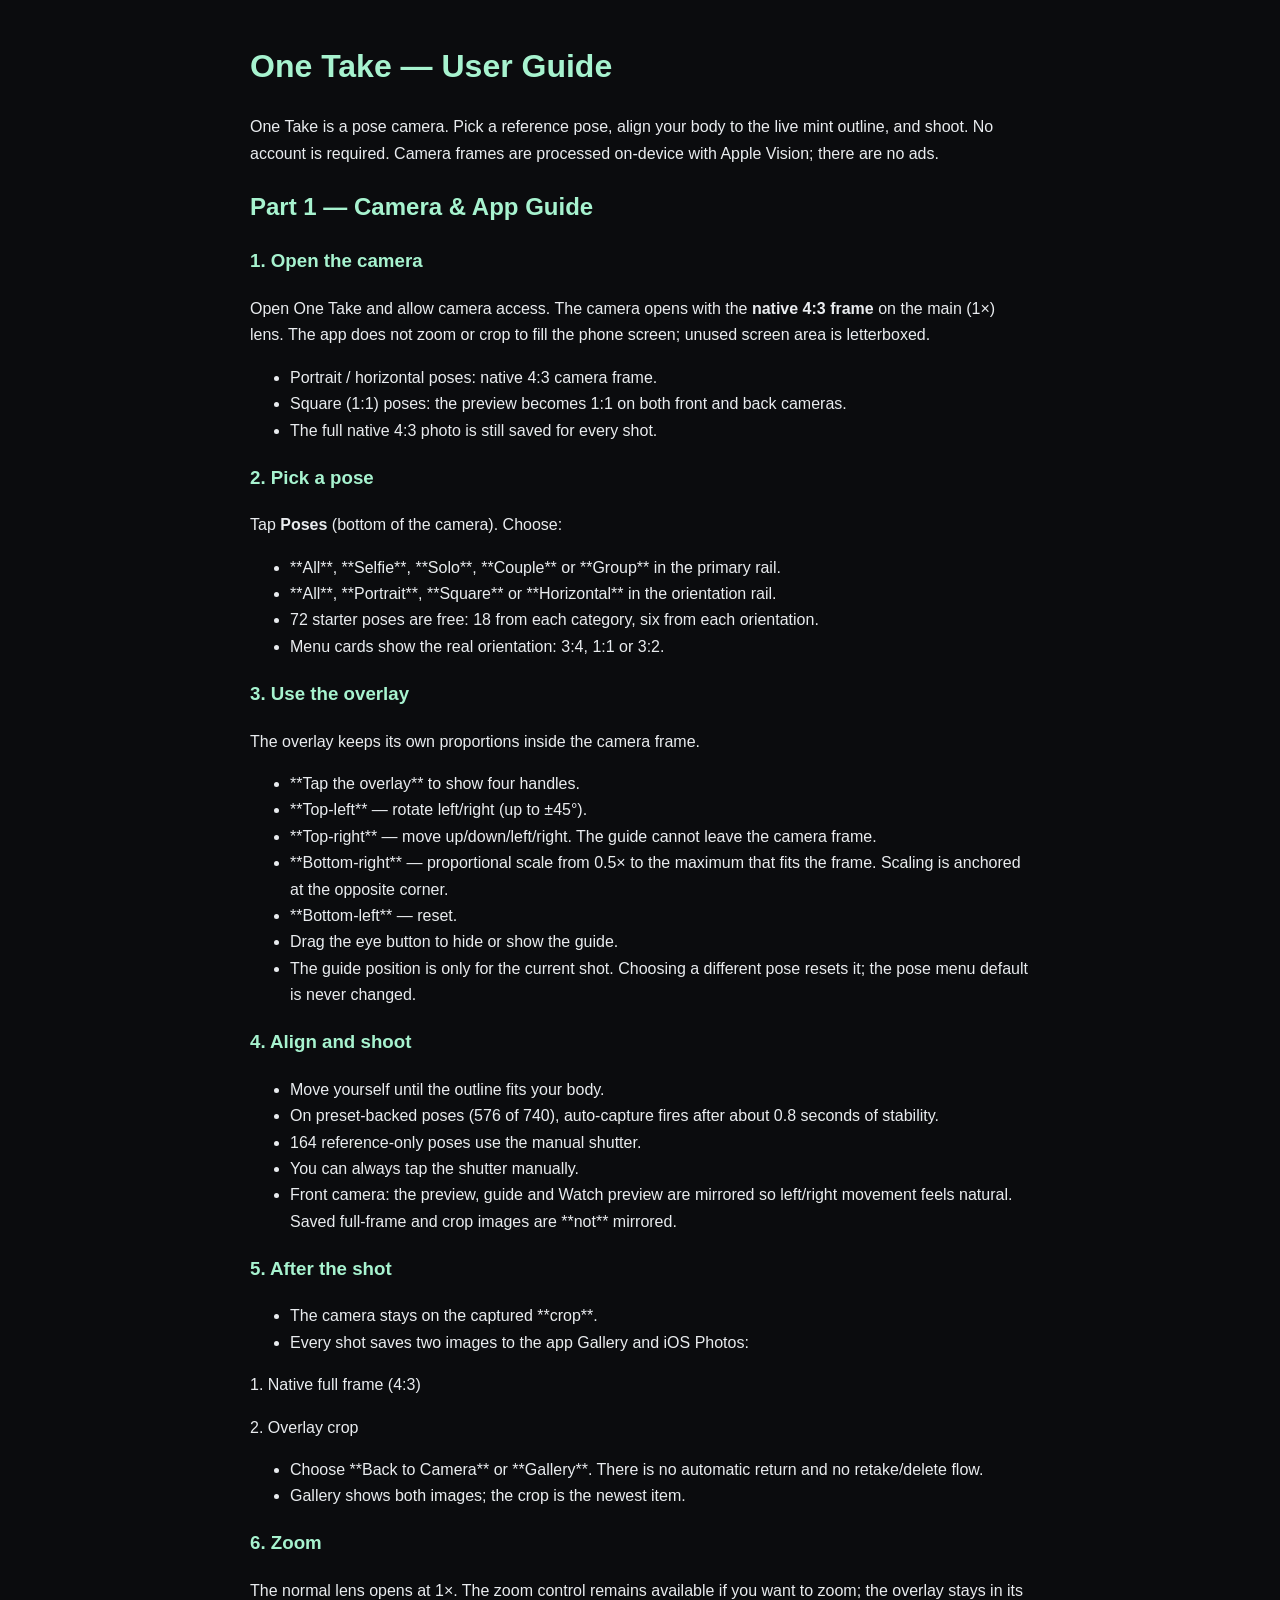
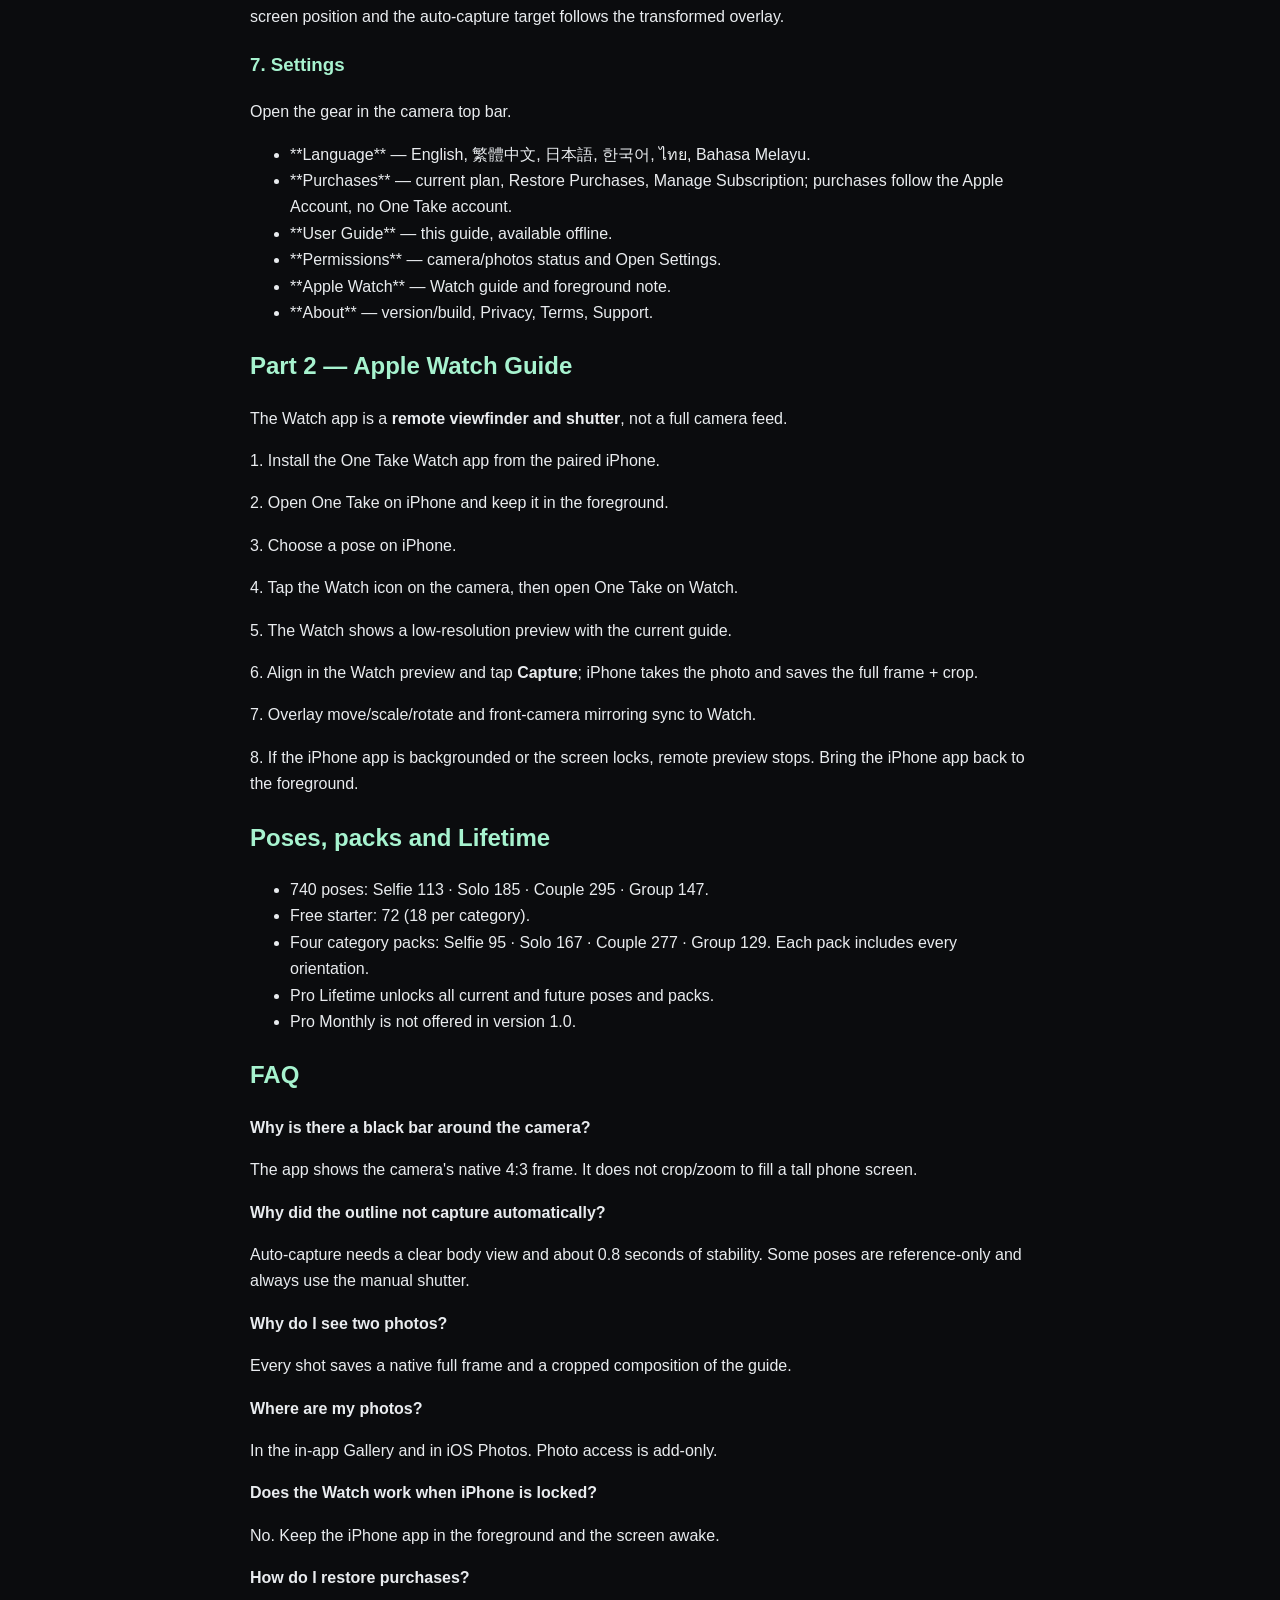
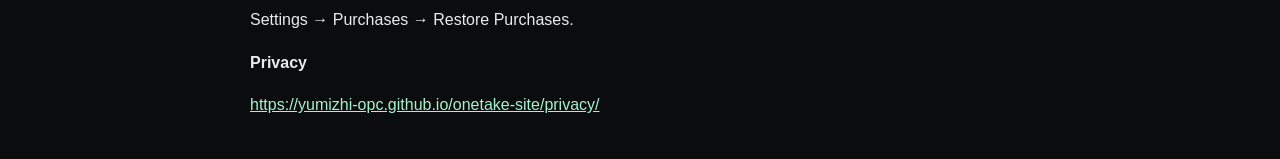
==== guide/index.html @ 16ab0485 "Add Build 31 user guide and update support copy" ====
<!doctype html><html lang="en"><head><meta charset="utf-8"><meta name="viewport" content="width=device-width,initial-scale=1"><title>One Take — User Guide</title><style>body{font-family:-apple-system,BlinkMacSystemFont,"Segoe UI",sans-serif;max-width:780px;margin:40px auto;padding:0 22px;background:#0b0c0e;color:#e9ecef;line-height:1.65}h1,h2,h3{color:#a7f3cf}a{color:#a7f3cf}code{background:#1b1e22;padding:2px 5px;border-radius:4px}</style></head><body><h1>One Take — User Guide</h1>
<p>One Take is a pose camera. Pick a reference pose, align your body to the live mint outline, and shoot. No account is required. Camera frames are processed on-device with Apple Vision; there are no ads.</p>
<h2>Part 1 — Camera &amp; App Guide</h2>
<h3>1. Open the camera</h3>
<p>Open One Take and allow camera access. The camera opens with the <strong>native 4:3 frame</strong> on the main (1×) lens. The app does not zoom or crop to fill the phone screen; unused screen area is letterboxed.</p>
<ul>
<li>Portrait / horizontal poses: native 4:3 camera frame.</li>
<li>Square (1:1) poses: the preview becomes 1:1 on both front and back cameras.</li>
<li>The full native 4:3 photo is still saved for every shot.</li>
</ul>
<h3>2. Pick a pose</h3>
<p>Tap <strong>Poses</strong> (bottom of the camera). Choose:</p>
<ul>
<li>**All**, **Selfie**, **Solo**, **Couple** or **Group** in the primary rail.</li>
<li>**All**, **Portrait**, **Square** or **Horizontal** in the orientation rail.</li>
<li>72 starter poses are free: 18 from each category, six from each orientation.</li>
<li>Menu cards show the real orientation: 3:4, 1:1 or 3:2.</li>
</ul>
<h3>3. Use the overlay</h3>
<p>The overlay keeps its own proportions inside the camera frame.</p>
<ul>
<li>**Tap the overlay** to show four handles.</li>
<li>**Top-left** — rotate left/right (up to ±45°).</li>
<li>**Top-right** — move up/down/left/right. The guide cannot leave the camera frame.</li>
<li>**Bottom-right** — proportional scale from 0.5× to the maximum that fits the frame. Scaling is anchored at the opposite corner.</li>
<li>**Bottom-left** — reset.</li>
<li>Drag the eye button to hide or show the guide.</li>
<li>The guide position is only for the current shot. Choosing a different pose resets it; the pose menu default is never changed.</li>
</ul>
<h3>4. Align and shoot</h3>
<ul>
<li>Move yourself until the outline fits your body.</li>
<li>On preset-backed poses (576 of 740), auto-capture fires after about 0.8 seconds of stability.</li>
<li>164 reference-only poses use the manual shutter.</li>
<li>You can always tap the shutter manually.</li>
<li>Front camera: the preview, guide and Watch preview are mirrored so left/right movement feels natural. Saved full-frame and crop images are **not** mirrored.</li>
</ul>
<h3>5. After the shot</h3>
<ul>
<li>The camera stays on the captured **crop**.</li>
<li>Every shot saves two images to the app Gallery and iOS Photos:</li>
</ul>
<p>  1. Native full frame (4:3)</p>
<p>  2. Overlay crop</p>
<ul>
<li>Choose **Back to Camera** or **Gallery**. There is no automatic return and no retake/delete flow.</li>
<li>Gallery shows both images; the crop is the newest item.</li>
</ul>
<h3>6. Zoom</h3>
<p>The normal lens opens at 1×. The zoom control remains available if you want to zoom; the overlay stays in its screen position and the auto-capture target follows the transformed overlay.</p>
<h3>7. Settings</h3>
<p>Open the gear in the camera top bar.</p>
<ul>
<li>**Language** — English, 繁體中文, 日本語, 한국어, ไทย, Bahasa Melayu.</li>
<li>**Purchases** — current plan, Restore Purchases, Manage Subscription; purchases follow the Apple Account, no One Take account.</li>
<li>**User Guide** — this guide, available offline.</li>
<li>**Permissions** — camera/photos status and Open Settings.</li>
<li>**Apple Watch** — Watch guide and foreground note.</li>
<li>**About** — version/build, Privacy, Terms, Support.</li>
</ul>
<h2>Part 2 — Apple Watch Guide</h2>
<p>The Watch app is a <strong>remote viewfinder and shutter</strong>, not a full camera feed.</p>
<p>1. Install the One Take Watch app from the paired iPhone.</p>
<p>2. Open One Take on iPhone and keep it in the foreground.</p>
<p>3. Choose a pose on iPhone.</p>
<p>4. Tap the Watch icon on the camera, then open One Take on Watch.</p>
<p>5. The Watch shows a low-resolution preview with the current guide.</p>
<p>6. Align in the Watch preview and tap <strong>Capture</strong>; iPhone takes the photo and saves the full frame + crop.</p>
<p>7. Overlay move/scale/rotate and front-camera mirroring sync to Watch.</p>
<p>8. If the iPhone app is backgrounded or the screen locks, remote preview stops. Bring the iPhone app back to the foreground.</p>
<h2>Poses, packs and Lifetime</h2>
<ul>
<li>740 poses: Selfie 113 · Solo 185 · Couple 295 · Group 147.</li>
<li>Free starter: 72 (18 per category).</li>
<li>Four category packs: Selfie 95 · Solo 167 · Couple 277 · Group 129. Each pack includes every orientation.</li>
<li>Pro Lifetime unlocks all current and future poses and packs.</li>
<li>Pro Monthly is not offered in version 1.0.</li>
</ul>
<h2>FAQ</h2>
<p><strong>Why is there a black bar around the camera?</strong>  </p>
<p>The app shows the camera&#x27;s native 4:3 frame. It does not crop/zoom to fill a tall phone screen.</p>
<p><strong>Why did the outline not capture automatically?</strong>  </p>
<p>Auto-capture needs a clear body view and about 0.8 seconds of stability. Some poses are reference-only and always use the manual shutter.</p>
<p><strong>Why do I see two photos?</strong>  </p>
<p>Every shot saves a native full frame and a cropped composition of the guide.</p>
<p><strong>Where are my photos?</strong>  </p>
<p>In the in-app Gallery and in iOS Photos. Photo access is add-only.</p>
<p><strong>Does the Watch work when iPhone is locked?</strong>  </p>
<p>No. Keep the iPhone app in the foreground and the screen awake.</p>
<p><strong>How do I restore purchases?</strong>  </p>
<p>Settings → Purchases → Restore Purchases.</p>
<p><strong>Privacy</strong>  </p>
<p><a href="https://yumizhi-opc.github.io/onetake-site/privacy/">https://yumizhi-opc.github.io/onetake-site/privacy/</a></p></body></html>
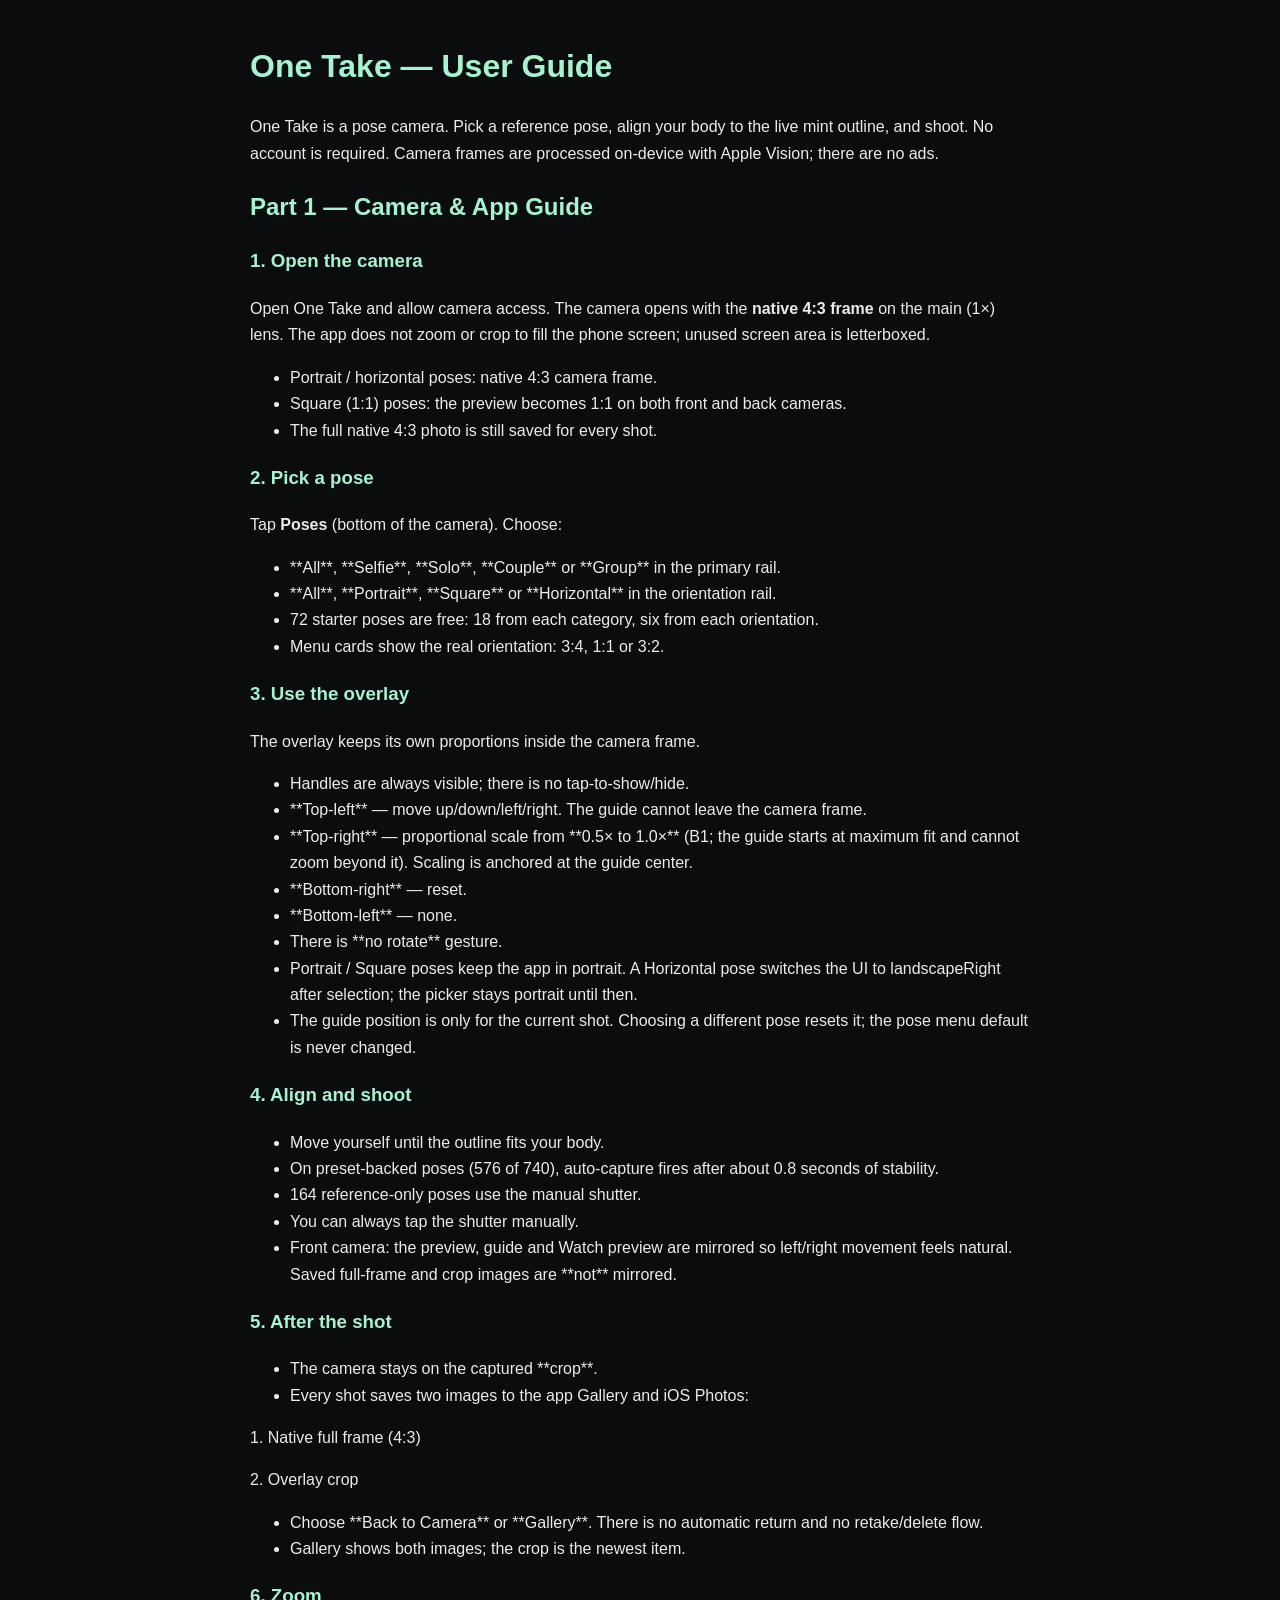
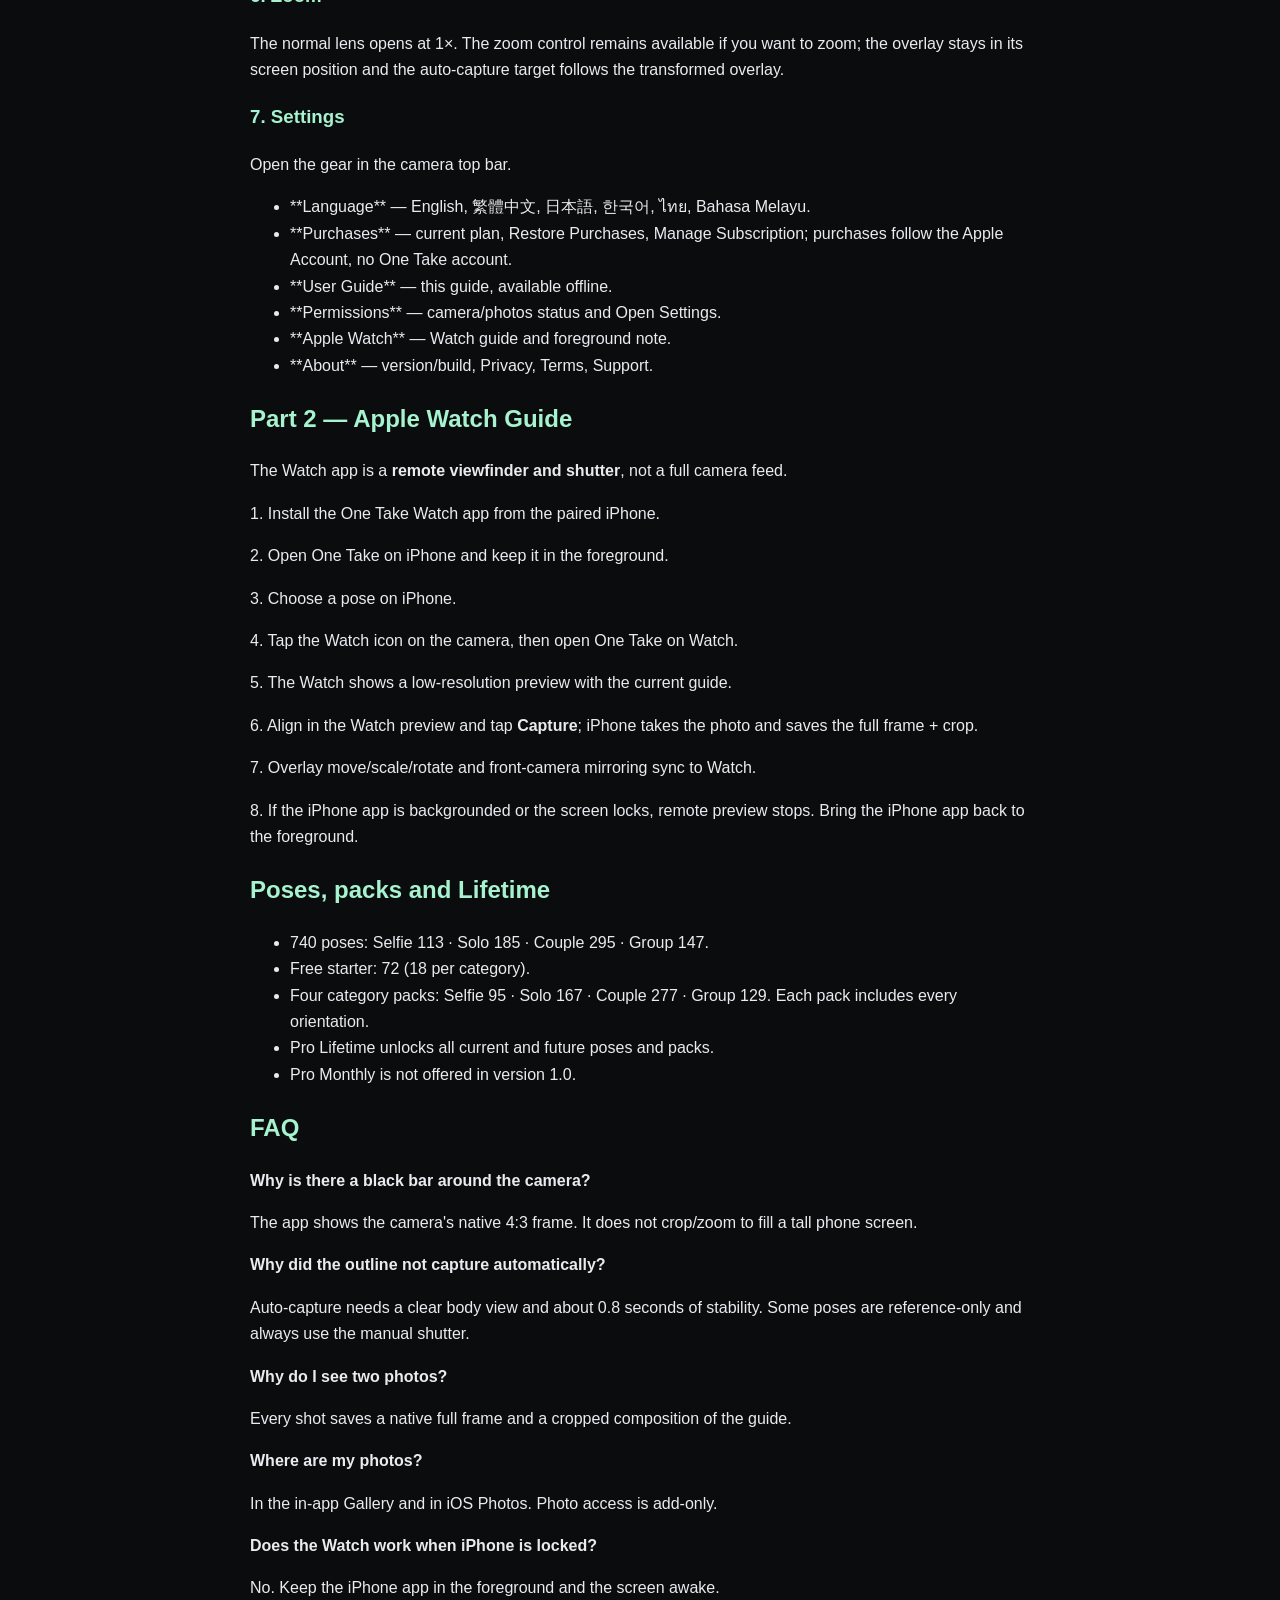
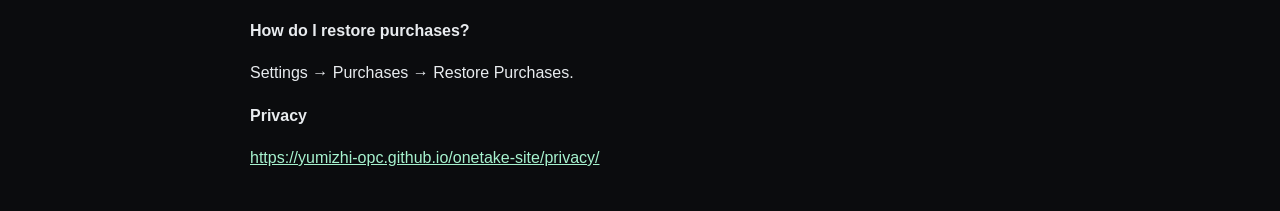
==== commit 3353e875: "Update guide for Build33 overlay/orientation" ====
--- a/guide/index.html
+++ b/guide/index.html
@@ -1,4 +1,4 @@
-<!doctype html><html lang="en"><head><meta charset="utf-8"><meta name="viewport" content="width=device-width,initial-scale=1"><title>One Take — User Guide</title><style>body{font-family:-apple-system,BlinkMacSystemFont,"Segoe UI",sans-serif;max-width:780px;margin:40px auto;padding:0 22px;background:#0b0c0e;color:#e9ecef;line-height:1.65}h1,h2,h3{color:#a7f3cf}a{color:#a7f3cf}code{background:#1b1e22;padding:2px 5px;border-radius:4px}</style></head><body><h1>One Take — User Guide</h1>
+<!doctype html><html lang="en"><head><meta charset="utf-8"><meta name="viewport" content="width=device-width,initial-scale=1"><title>One Take — User Guide</title><style>body{font-family:-apple-system,BlinkMacSystemFont,"Segoe UI",sans-serif;max-width:780px;margin:40px auto;padding:0 22px;background:#0b0c0e;color:#e9ecef;line-height:1.65}h1,h2,h3{color:#a7f3cf}a{color:#a7f3cf}</style></head><body><h1>One Take — User Guide</h1>
 <p>One Take is a pose camera. Pick a reference pose, align your body to the live mint outline, and shoot. No account is required. Camera frames are processed on-device with Apple Vision; there are no ads.</p>
 <h2>Part 1 — Camera &amp; App Guide</h2>
 <h3>1. Open the camera</h3>
@@ -19,12 +19,13 @@
 <h3>3. Use the overlay</h3>
 <p>The overlay keeps its own proportions inside the camera frame.</p>
 <ul>
-<li>**Tap the overlay** to show four handles.</li>
-<li>**Top-left** — rotate left/right (up to ±45°).</li>
-<li>**Top-right** — move up/down/left/right. The guide cannot leave the camera frame.</li>
-<li>**Bottom-right** — proportional scale from 0.5× to the maximum that fits the frame. Scaling is anchored at the opposite corner.</li>
-<li>**Bottom-left** — reset.</li>
-<li>Drag the eye button to hide or show the guide.</li>
+<li>Handles are always visible; there is no tap-to-show/hide.</li>
+<li>**Top-left** — move up/down/left/right. The guide cannot leave the camera frame.</li>
+<li>**Top-right** — proportional scale from **0.5× to 1.0×** (B1; the guide starts at maximum fit and cannot zoom beyond it). Scaling is anchored at the guide center.</li>
+<li>**Bottom-right** — reset.</li>
+<li>**Bottom-left** — none.</li>
+<li>There is **no rotate** gesture.</li>
+<li>Portrait / Square poses keep the app in portrait. A Horizontal pose switches the UI to landscapeRight after selection; the picker stays portrait until then.</li>
 <li>The guide position is only for the current shot. Choosing a different pose resets it; the pose menu default is never changed.</li>
 </ul>
 <h3>4. Align and shoot</h3>
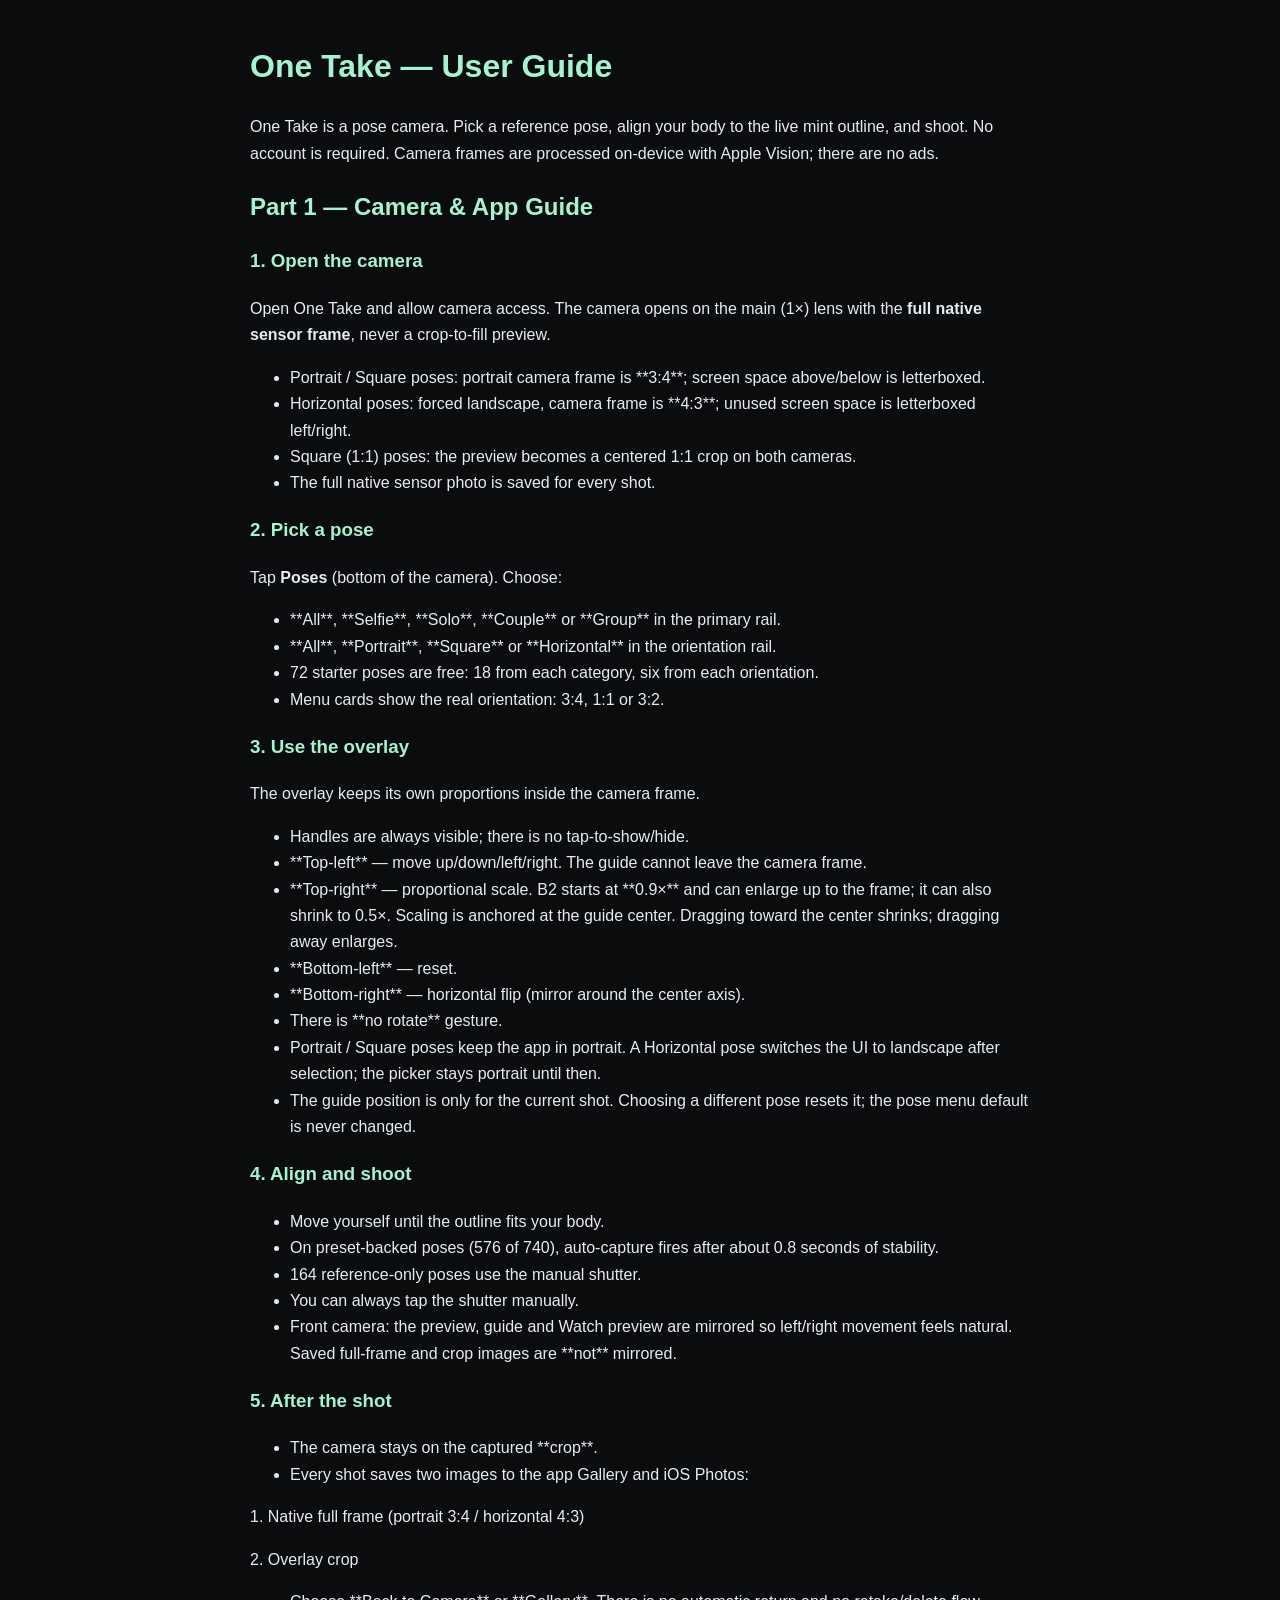
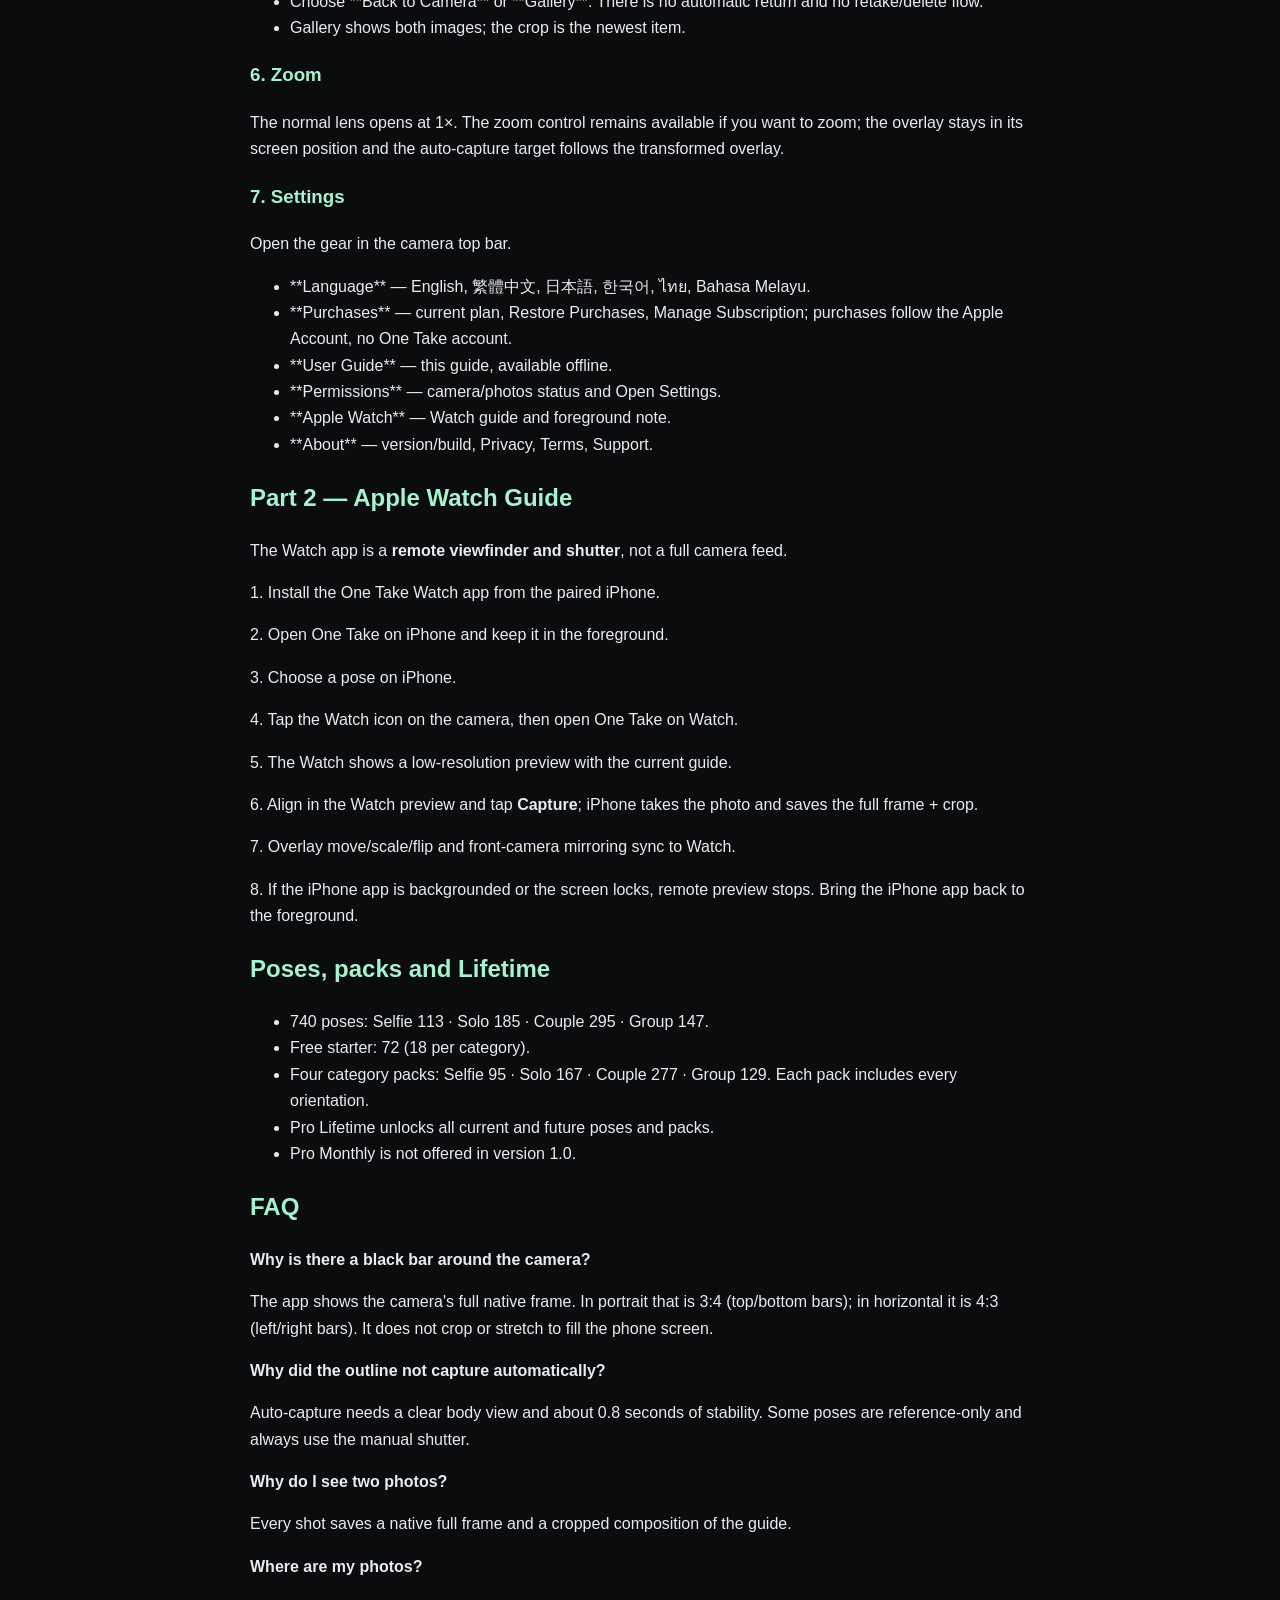
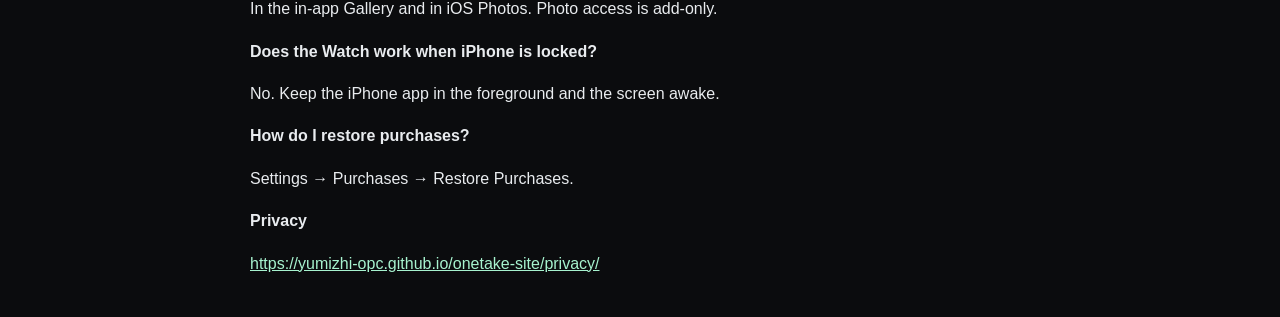
==== commit e31c05fc: "Update user guide for 3:4 camera and B2/flip" ====
--- a/guide/index.html
+++ b/guide/index.html
@@ -2,11 +2,12 @@
 <p>One Take is a pose camera. Pick a reference pose, align your body to the live mint outline, and shoot. No account is required. Camera frames are processed on-device with Apple Vision; there are no ads.</p>
 <h2>Part 1 — Camera &amp; App Guide</h2>
 <h3>1. Open the camera</h3>
-<p>Open One Take and allow camera access. The camera opens with the <strong>native 4:3 frame</strong> on the main (1×) lens. The app does not zoom or crop to fill the phone screen; unused screen area is letterboxed.</p>
+<p>Open One Take and allow camera access. The camera opens on the main (1×) lens with the <strong>full native sensor frame</strong>, never a crop-to-fill preview.</p>
 <ul>
-<li>Portrait / horizontal poses: native 4:3 camera frame.</li>
-<li>Square (1:1) poses: the preview becomes 1:1 on both front and back cameras.</li>
-<li>The full native 4:3 photo is still saved for every shot.</li>
+<li>Portrait / Square poses: portrait camera frame is **3:4**; screen space above/below is letterboxed.</li>
+<li>Horizontal poses: forced landscape, camera frame is **4:3**; unused screen space is letterboxed left/right.</li>
+<li>Square (1:1) poses: the preview becomes a centered 1:1 crop on both cameras.</li>
+<li>The full native sensor photo is saved for every shot.</li>
 </ul>
 <h3>2. Pick a pose</h3>
 <p>Tap <strong>Poses</strong> (bottom of the camera). Choose:</p>
@@ -21,11 +22,11 @@
 <ul>
 <li>Handles are always visible; there is no tap-to-show/hide.</li>
 <li>**Top-left** — move up/down/left/right. The guide cannot leave the camera frame.</li>
-<li>**Top-right** — proportional scale from **0.5× to 1.0×** (B1; the guide starts at maximum fit and cannot zoom beyond it). Scaling is anchored at the guide center.</li>
-<li>**Bottom-right** — reset.</li>
-<li>**Bottom-left** — none.</li>
+<li>**Top-right** — proportional scale. B2 starts at **0.9×** and can enlarge up to the frame; it can also shrink to 0.5×. Scaling is anchored at the guide center. Dragging toward the center shrinks; dragging away enlarges.</li>
+<li>**Bottom-left** — reset.</li>
+<li>**Bottom-right** — horizontal flip (mirror around the center axis).</li>
 <li>There is **no rotate** gesture.</li>
-<li>Portrait / Square poses keep the app in portrait. A Horizontal pose switches the UI to landscapeRight after selection; the picker stays portrait until then.</li>
+<li>Portrait / Square poses keep the app in portrait. A Horizontal pose switches the UI to landscape after selection; the picker stays portrait until then.</li>
 <li>The guide position is only for the current shot. Choosing a different pose resets it; the pose menu default is never changed.</li>
 </ul>
 <h3>4. Align and shoot</h3>
@@ -41,7 +42,7 @@
 <li>The camera stays on the captured **crop**.</li>
 <li>Every shot saves two images to the app Gallery and iOS Photos:</li>
 </ul>
-<p>  1. Native full frame (4:3)</p>
+<p>  1. Native full frame (portrait 3:4 / horizontal 4:3)</p>
 <p>  2. Overlay crop</p>
 <ul>
 <li>Choose **Back to Camera** or **Gallery**. There is no automatic return and no retake/delete flow.</li>
@@ -67,7 +68,7 @@
 <p>4. Tap the Watch icon on the camera, then open One Take on Watch.</p>
 <p>5. The Watch shows a low-resolution preview with the current guide.</p>
 <p>6. Align in the Watch preview and tap <strong>Capture</strong>; iPhone takes the photo and saves the full frame + crop.</p>
-<p>7. Overlay move/scale/rotate and front-camera mirroring sync to Watch.</p>
+<p>7. Overlay move/scale/flip and front-camera mirroring sync to Watch.</p>
 <p>8. If the iPhone app is backgrounded or the screen locks, remote preview stops. Bring the iPhone app back to the foreground.</p>
 <h2>Poses, packs and Lifetime</h2>
 <ul>
@@ -79,7 +80,7 @@
 </ul>
 <h2>FAQ</h2>
 <p><strong>Why is there a black bar around the camera?</strong>  </p>
-<p>The app shows the camera&#x27;s native 4:3 frame. It does not crop/zoom to fill a tall phone screen.</p>
+<p>The app shows the camera&#x27;s full native frame. In portrait that is 3:4 (top/bottom bars); in horizontal it is 4:3 (left/right bars). It does not crop or stretch to fill the phone screen.</p>
 <p><strong>Why did the outline not capture automatically?</strong>  </p>
 <p>Auto-capture needs a clear body view and about 0.8 seconds of stability. Some poses are reference-only and always use the manual shutter.</p>
 <p><strong>Why do I see two photos?</strong>  </p>
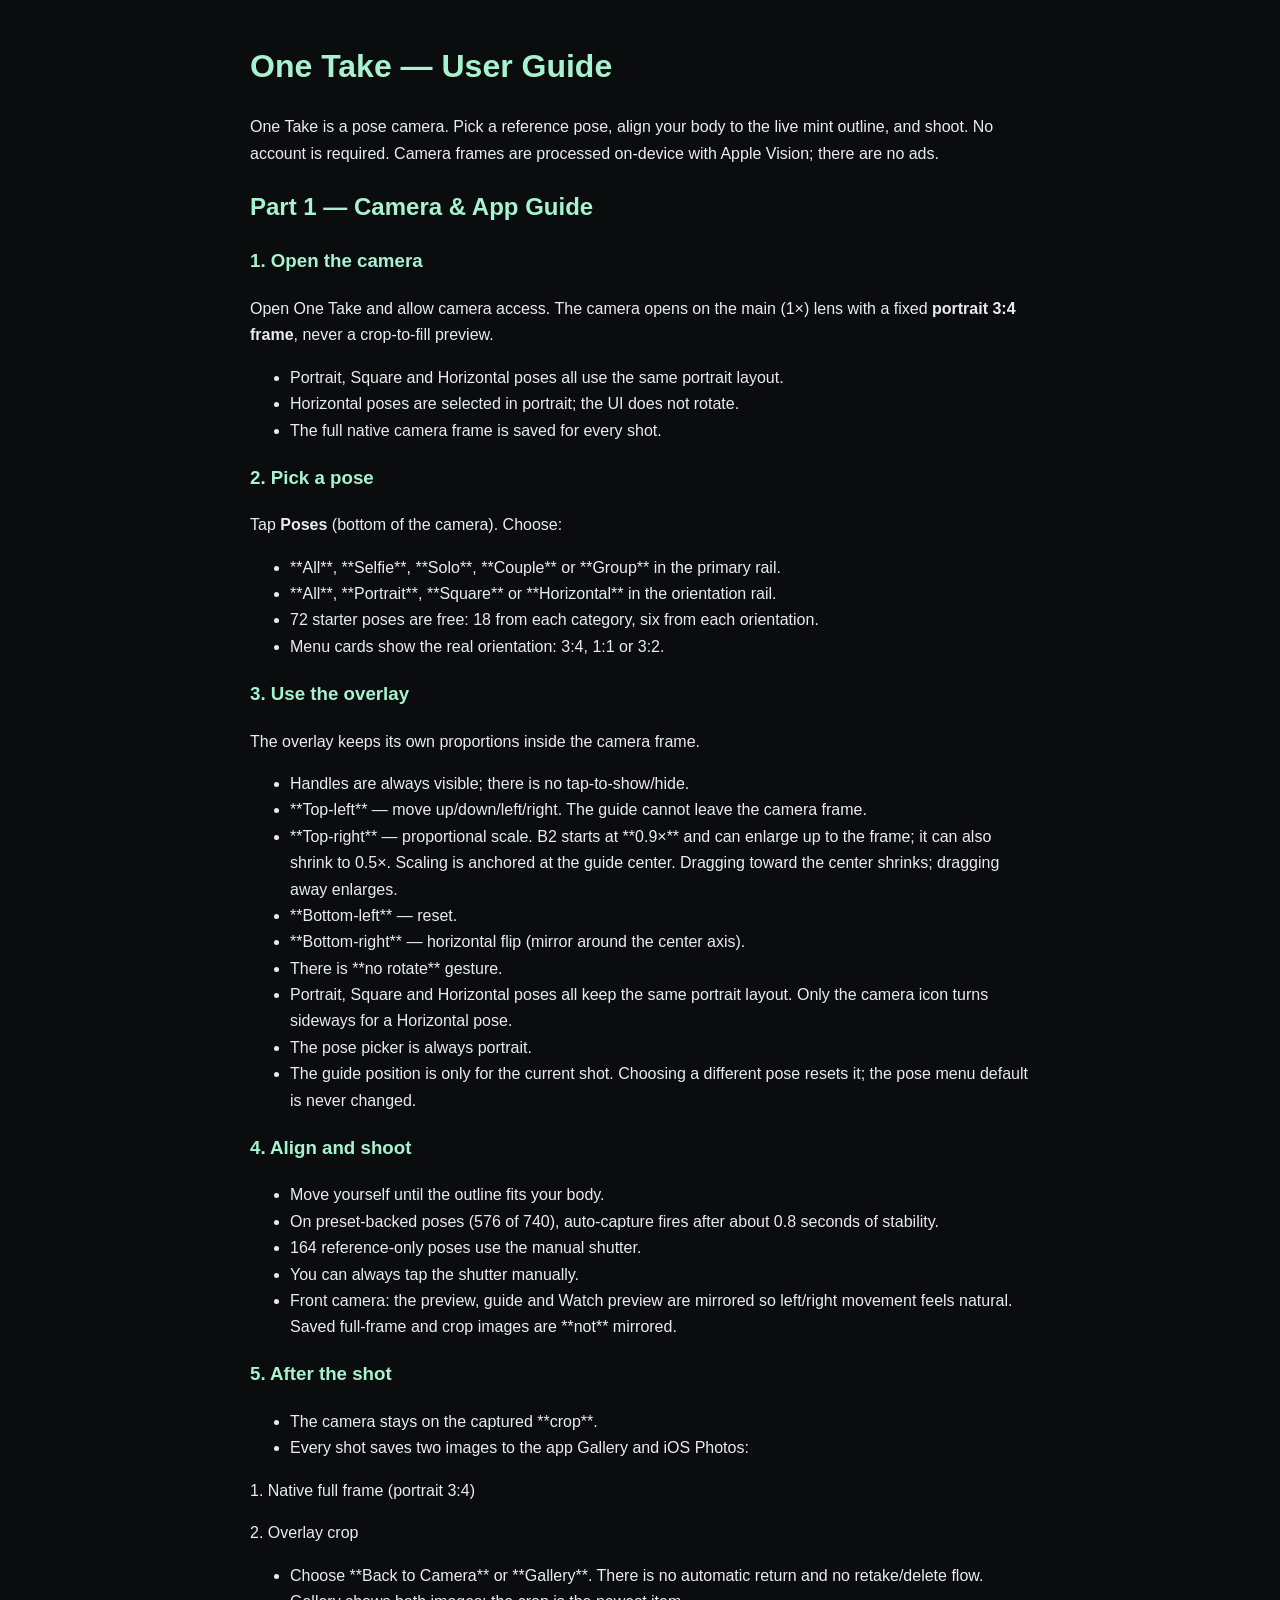
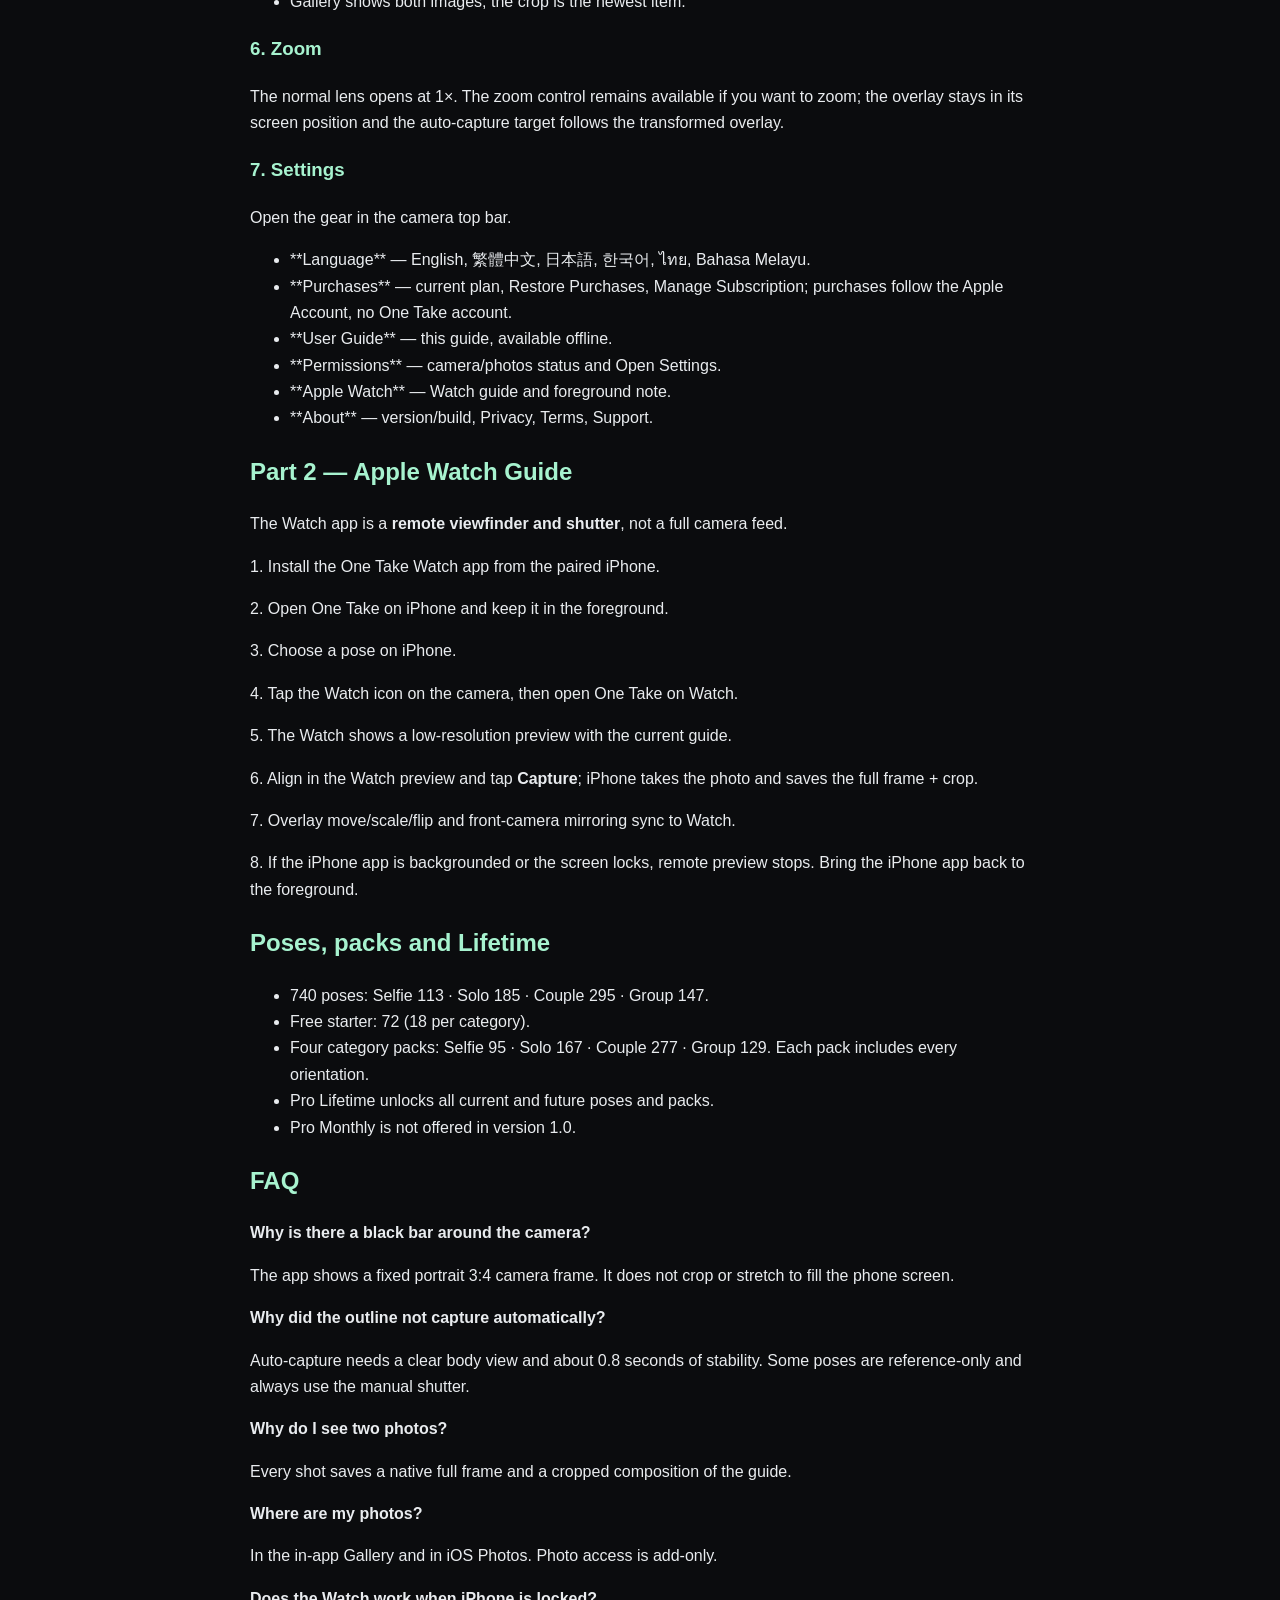
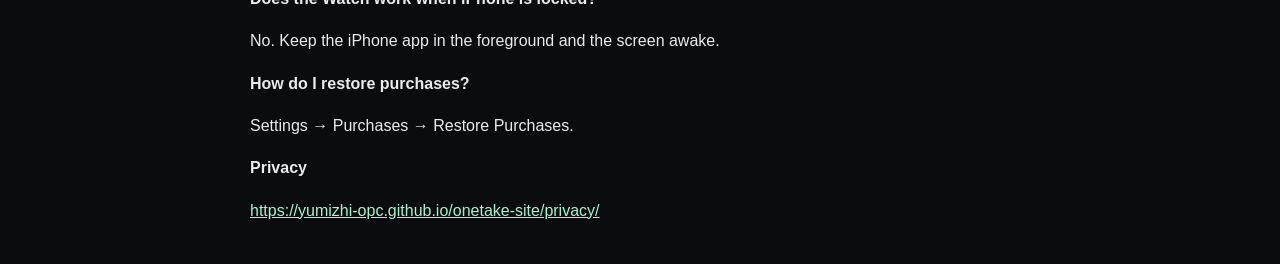
==== commit 8c446817: "User guide: portrait-only layout" ====
--- a/guide/index.html
+++ b/guide/index.html
@@ -2,12 +2,11 @@
 <p>One Take is a pose camera. Pick a reference pose, align your body to the live mint outline, and shoot. No account is required. Camera frames are processed on-device with Apple Vision; there are no ads.</p>
 <h2>Part 1 — Camera &amp; App Guide</h2>
 <h3>1. Open the camera</h3>
-<p>Open One Take and allow camera access. The camera opens on the main (1×) lens with the <strong>full native sensor frame</strong>, never a crop-to-fill preview.</p>
+<p>Open One Take and allow camera access. The camera opens on the main (1×) lens with a fixed <strong>portrait 3:4 frame</strong>, never a crop-to-fill preview.</p>
 <ul>
-<li>Portrait / Square poses: portrait camera frame is **3:4**; screen space above/below is letterboxed.</li>
-<li>Horizontal poses: forced landscape, camera frame is **4:3**; unused screen space is letterboxed left/right.</li>
-<li>Square (1:1) poses: the preview becomes a centered 1:1 crop on both cameras.</li>
-<li>The full native sensor photo is saved for every shot.</li>
+<li>Portrait, Square and Horizontal poses all use the same portrait layout.</li>
+<li>Horizontal poses are selected in portrait; the UI does not rotate.</li>
+<li>The full native camera frame is saved for every shot.</li>
 </ul>
 <h3>2. Pick a pose</h3>
 <p>Tap <strong>Poses</strong> (bottom of the camera). Choose:</p>
@@ -26,7 +25,8 @@
 <li>**Bottom-left** — reset.</li>
 <li>**Bottom-right** — horizontal flip (mirror around the center axis).</li>
 <li>There is **no rotate** gesture.</li>
-<li>Portrait / Square poses keep the app in portrait. A Horizontal pose switches the UI to landscape after selection; the picker stays portrait until then.</li>
+<li>Portrait, Square and Horizontal poses all keep the same portrait layout. Only the camera icon turns sideways for a Horizontal pose.</li>
+<li>The pose picker is always portrait.</li>
 <li>The guide position is only for the current shot. Choosing a different pose resets it; the pose menu default is never changed.</li>
 </ul>
 <h3>4. Align and shoot</h3>
@@ -42,7 +42,7 @@
 <li>The camera stays on the captured **crop**.</li>
 <li>Every shot saves two images to the app Gallery and iOS Photos:</li>
 </ul>
-<p>  1. Native full frame (portrait 3:4 / horizontal 4:3)</p>
+<p>  1. Native full frame (portrait 3:4)</p>
 <p>  2. Overlay crop</p>
 <ul>
 <li>Choose **Back to Camera** or **Gallery**. There is no automatic return and no retake/delete flow.</li>
@@ -80,7 +80,7 @@
 </ul>
 <h2>FAQ</h2>
 <p><strong>Why is there a black bar around the camera?</strong>  </p>
-<p>The app shows the camera&#x27;s full native frame. In portrait that is 3:4 (top/bottom bars); in horizontal it is 4:3 (left/right bars). It does not crop or stretch to fill the phone screen.</p>
+<p>The app shows a fixed portrait 3:4 camera frame. It does not crop or stretch to fill the phone screen.</p>
 <p><strong>Why did the outline not capture automatically?</strong>  </p>
 <p>Auto-capture needs a clear body view and about 0.8 seconds of stability. Some poses are reference-only and always use the manual shutter.</p>
 <p><strong>Why do I see two photos?</strong>  </p>
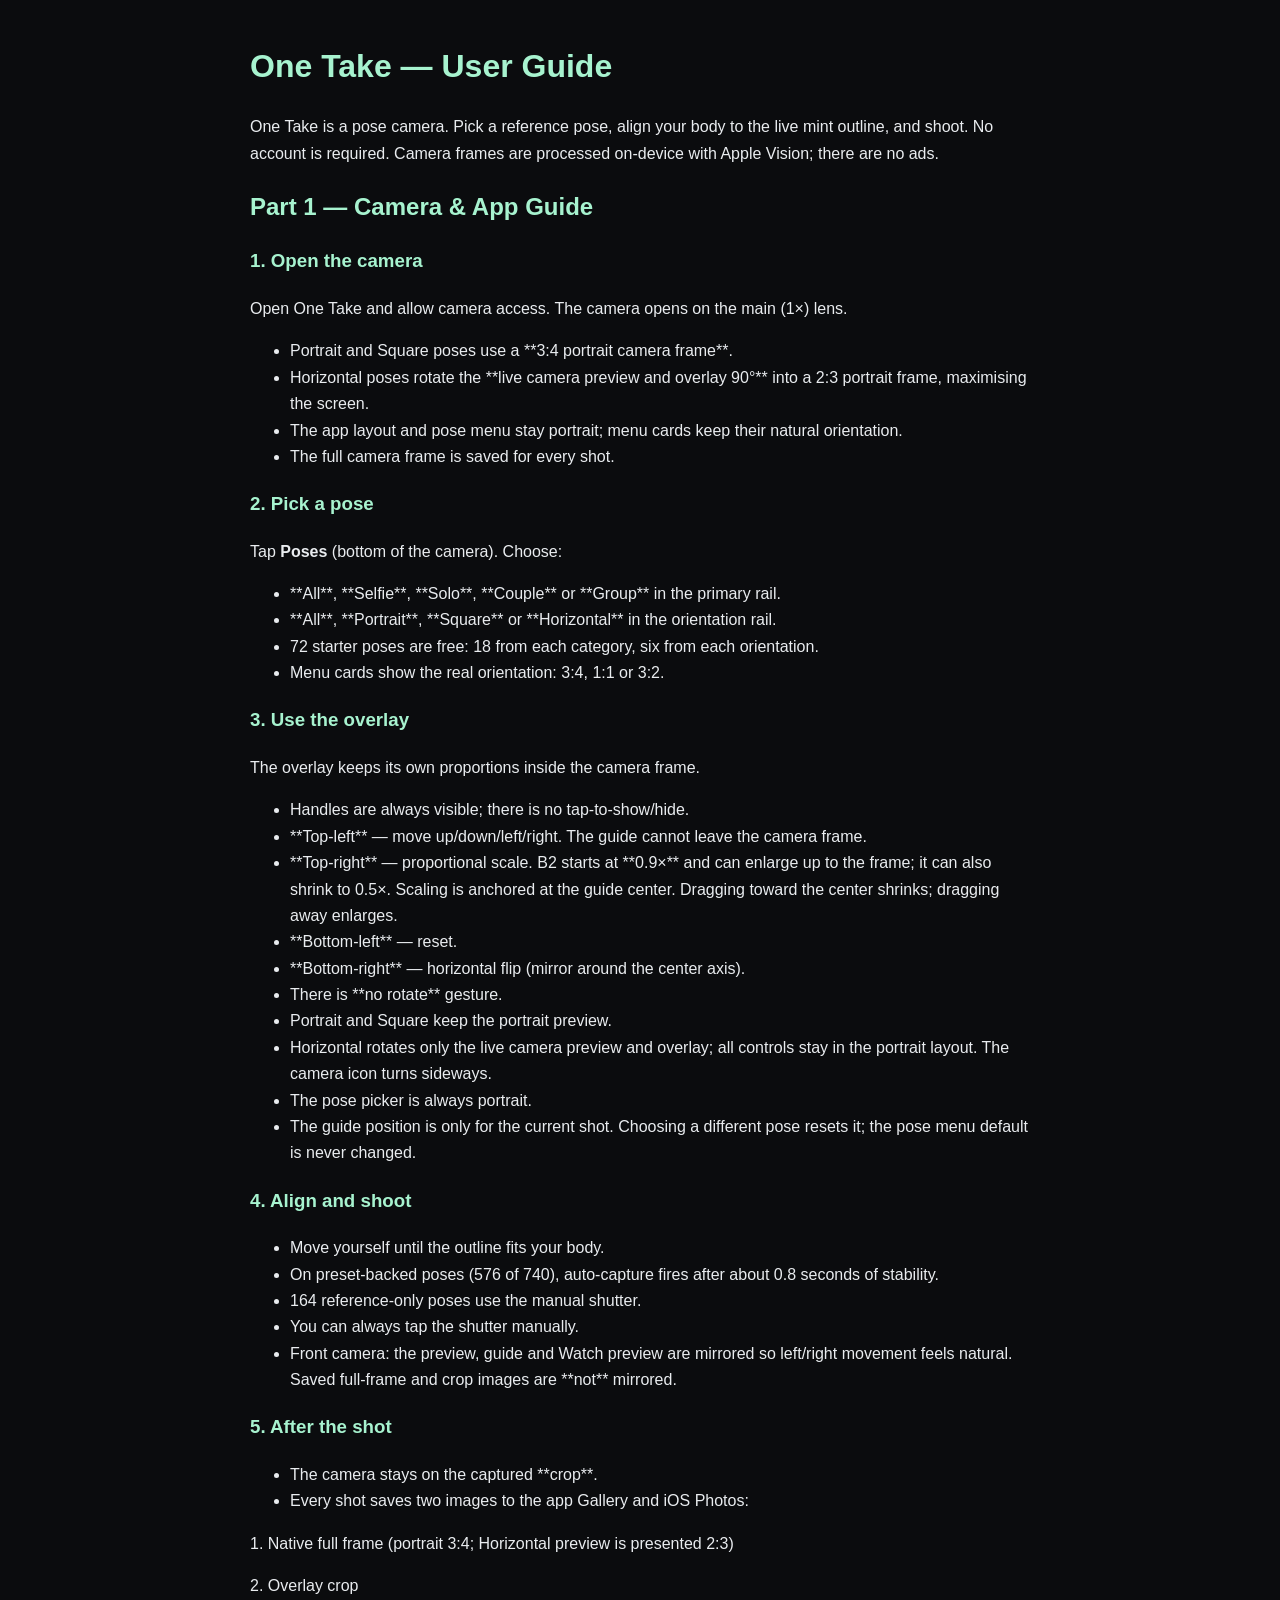
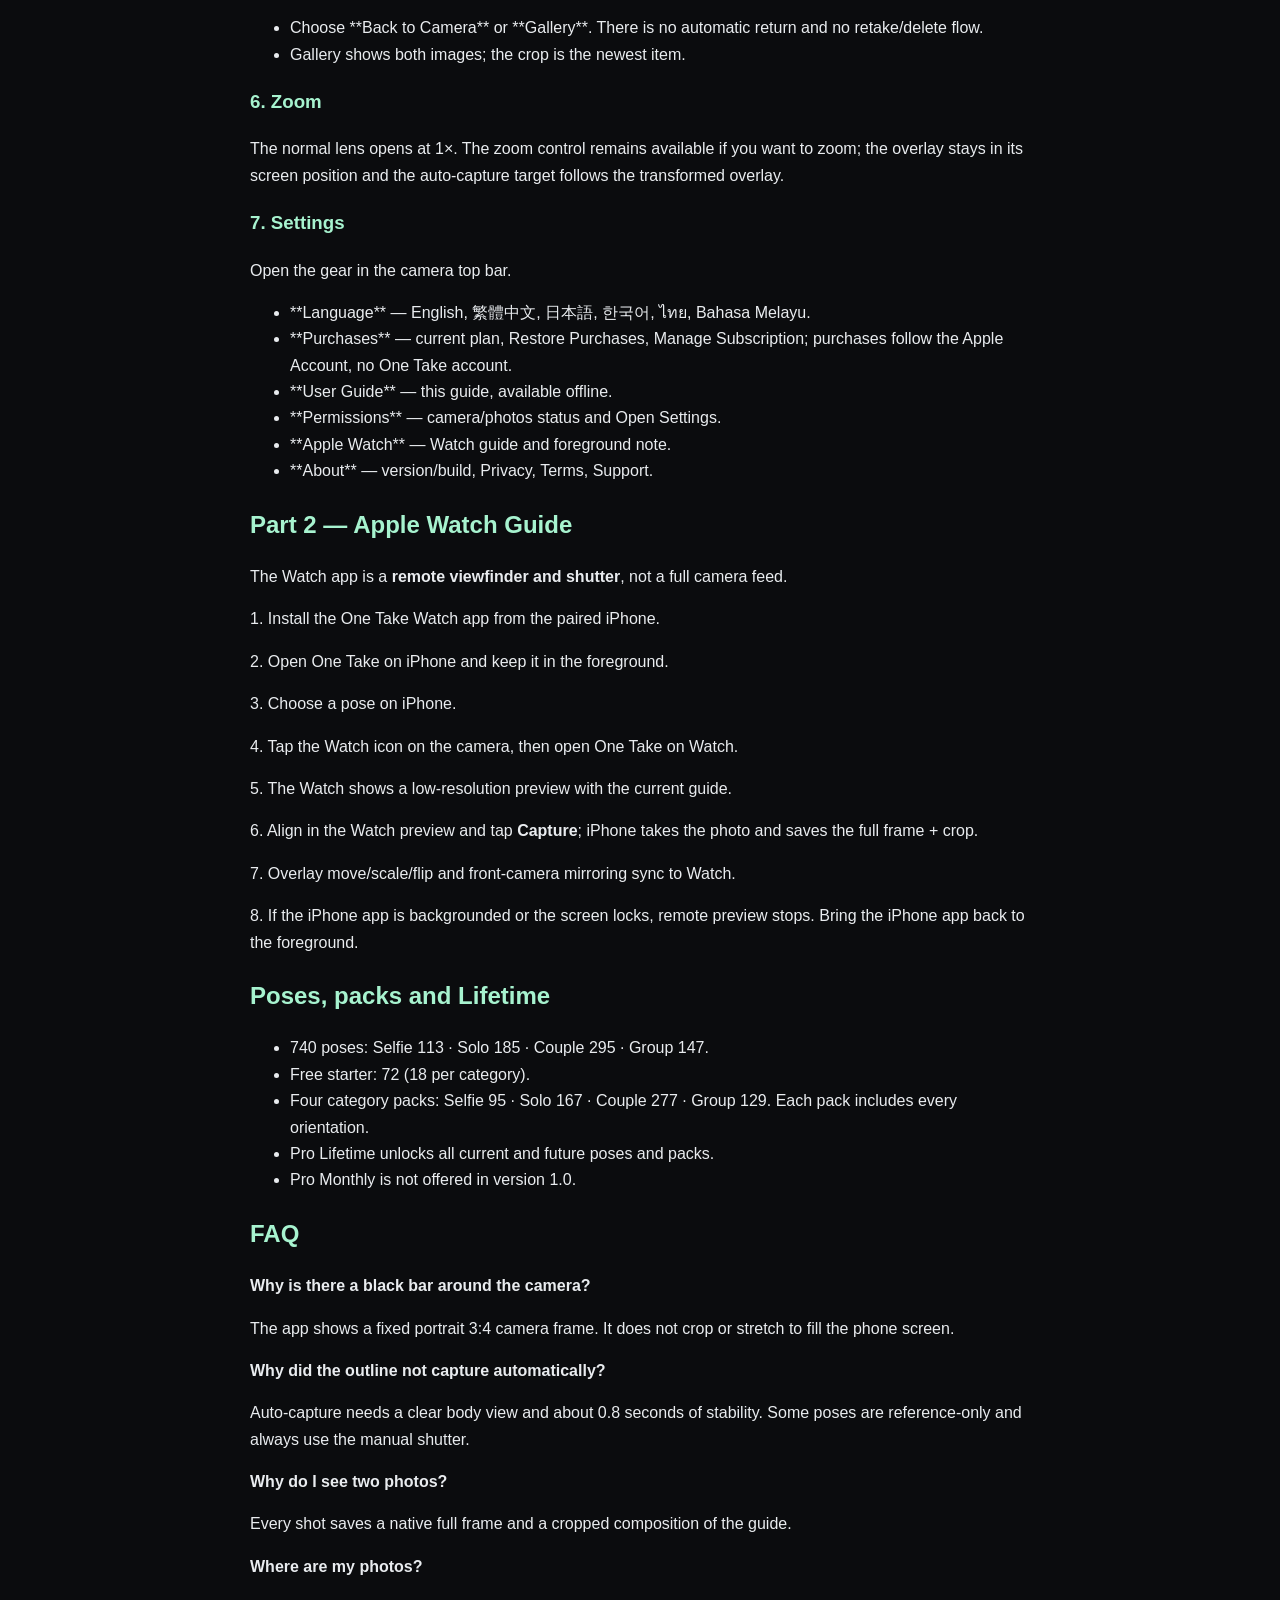
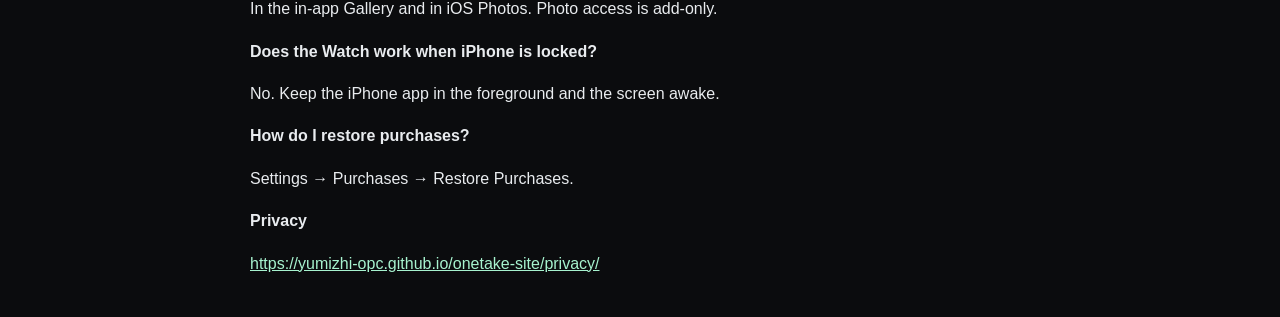
==== commit 7bff104e: "User guide: horizontal preview rotation" ====
--- a/guide/index.html
+++ b/guide/index.html
@@ -2,11 +2,12 @@
 <p>One Take is a pose camera. Pick a reference pose, align your body to the live mint outline, and shoot. No account is required. Camera frames are processed on-device with Apple Vision; there are no ads.</p>
 <h2>Part 1 — Camera &amp; App Guide</h2>
 <h3>1. Open the camera</h3>
-<p>Open One Take and allow camera access. The camera opens on the main (1×) lens with a fixed <strong>portrait 3:4 frame</strong>, never a crop-to-fill preview.</p>
+<p>Open One Take and allow camera access. The camera opens on the main (1×) lens.</p>
 <ul>
-<li>Portrait, Square and Horizontal poses all use the same portrait layout.</li>
-<li>Horizontal poses are selected in portrait; the UI does not rotate.</li>
-<li>The full native camera frame is saved for every shot.</li>
+<li>Portrait and Square poses use a **3:4 portrait camera frame**.</li>
+<li>Horizontal poses rotate the **live camera preview and overlay 90°** into a 2:3 portrait frame, maximising the screen.</li>
+<li>The app layout and pose menu stay portrait; menu cards keep their natural orientation.</li>
+<li>The full camera frame is saved for every shot.</li>
 </ul>
 <h3>2. Pick a pose</h3>
 <p>Tap <strong>Poses</strong> (bottom of the camera). Choose:</p>
@@ -25,7 +26,8 @@
 <li>**Bottom-left** — reset.</li>
 <li>**Bottom-right** — horizontal flip (mirror around the center axis).</li>
 <li>There is **no rotate** gesture.</li>
-<li>Portrait, Square and Horizontal poses all keep the same portrait layout. Only the camera icon turns sideways for a Horizontal pose.</li>
+<li>Portrait and Square keep the portrait preview.</li>
+<li>Horizontal rotates only the live camera preview and overlay; all controls stay in the portrait layout. The camera icon turns sideways.</li>
 <li>The pose picker is always portrait.</li>
 <li>The guide position is only for the current shot. Choosing a different pose resets it; the pose menu default is never changed.</li>
 </ul>
@@ -42,7 +44,7 @@
 <li>The camera stays on the captured **crop**.</li>
 <li>Every shot saves two images to the app Gallery and iOS Photos:</li>
 </ul>
-<p>  1. Native full frame (portrait 3:4)</p>
+<p>  1. Native full frame (portrait 3:4; Horizontal preview is presented 2:3)</p>
 <p>  2. Overlay crop</p>
 <ul>
 <li>Choose **Back to Camera** or **Gallery**. There is no automatic return and no retake/delete flow.</li>
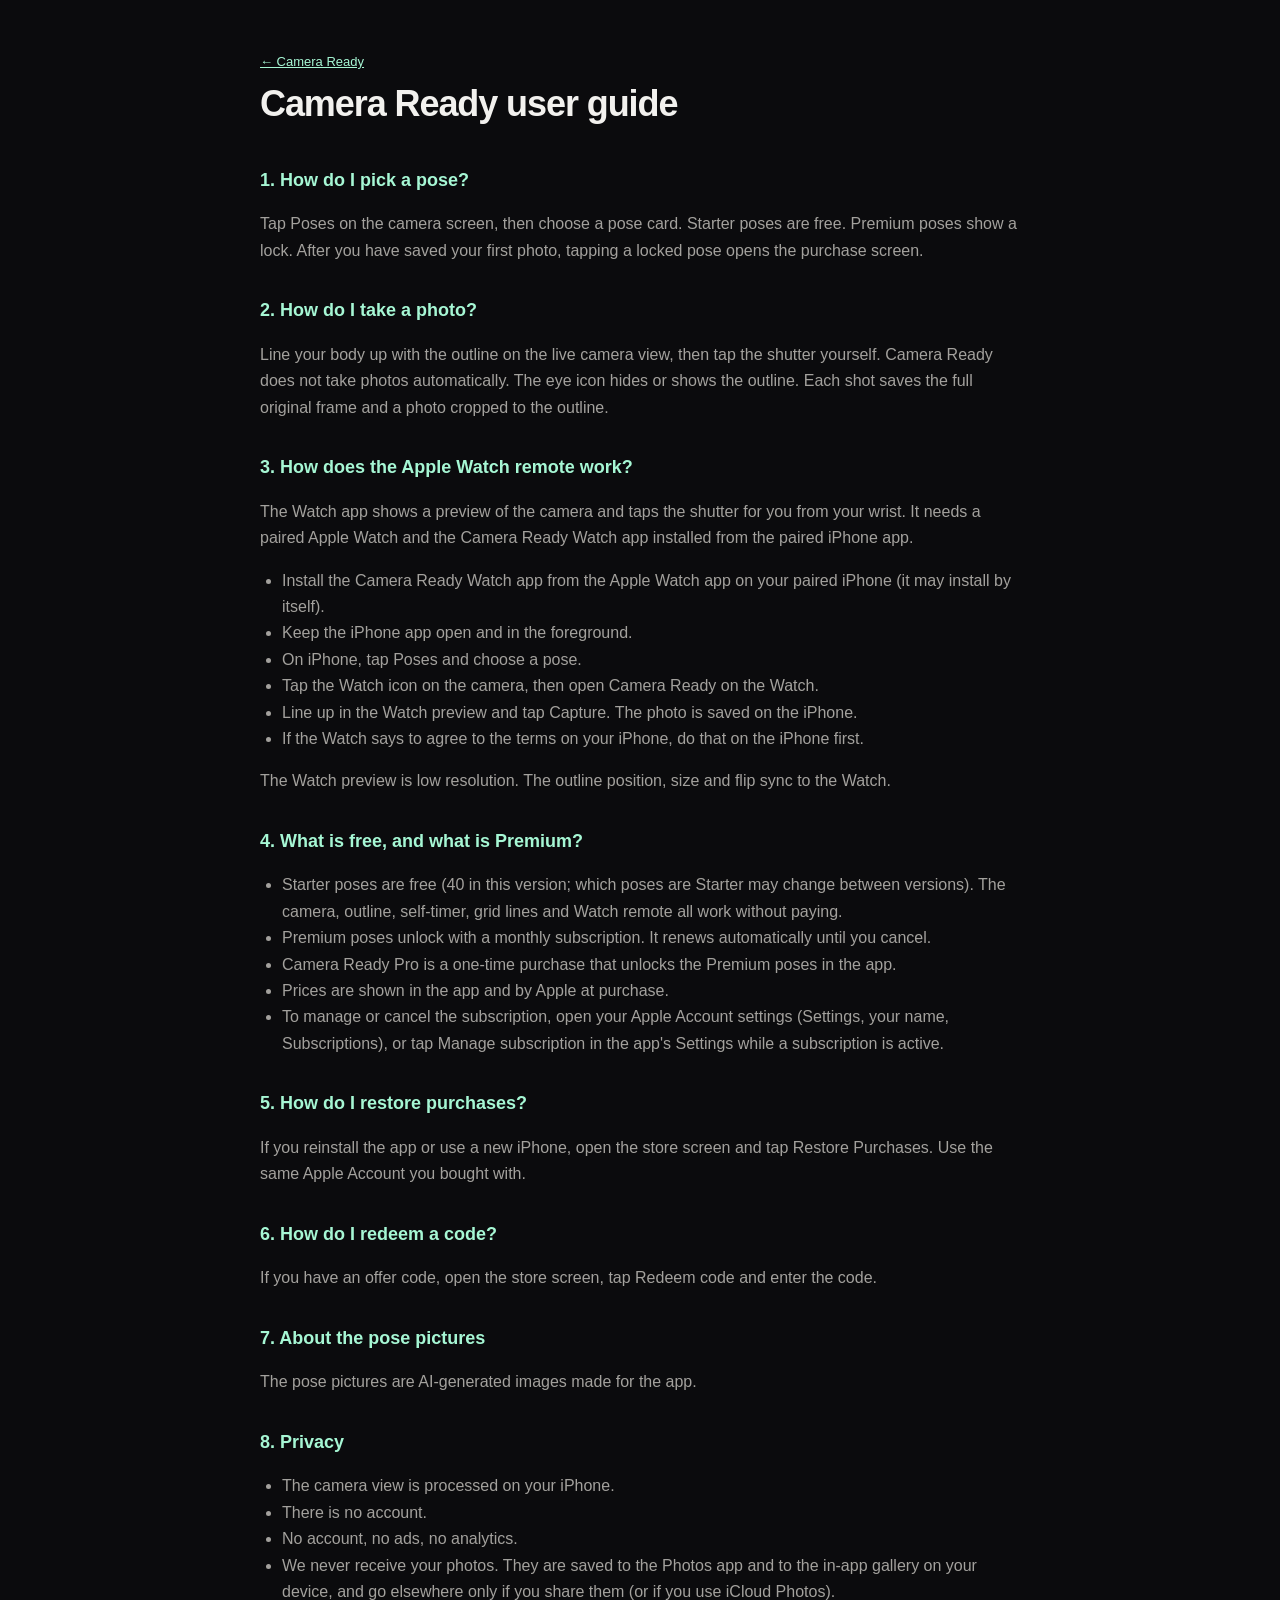
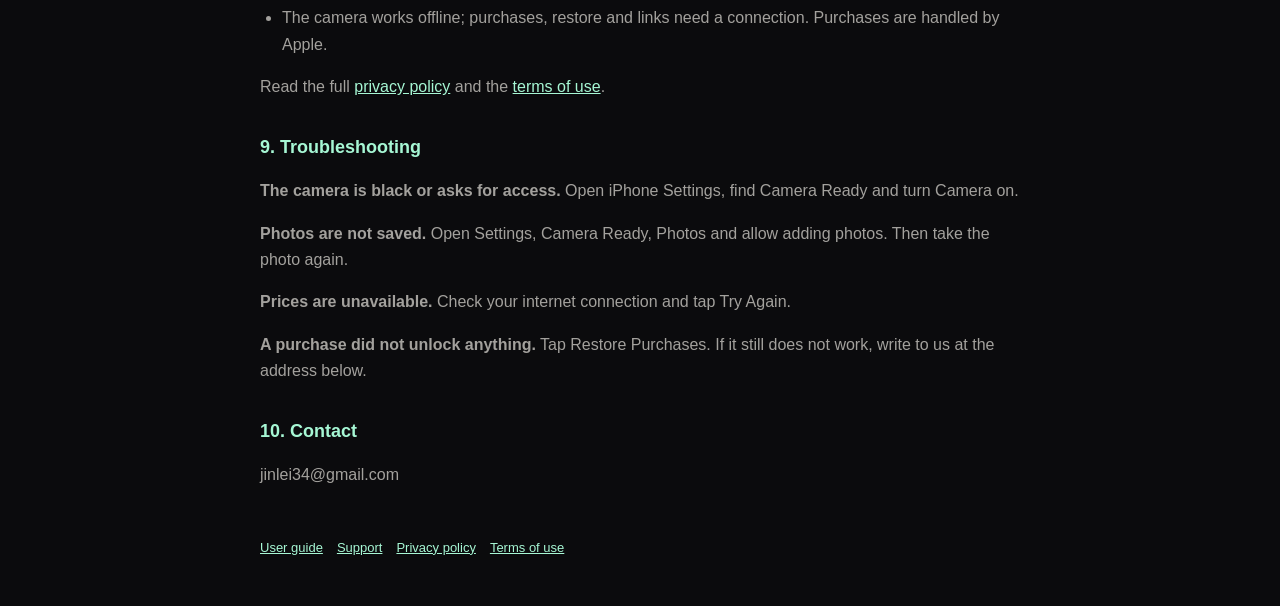
==== commit bd2b3f5f: "Legal pages for Camera Ready: privacy, terms, support, guide and home, effective 24 November 2026" ====
--- a/guide/index.html
+++ b/guide/index.html
@@ -1,97 +1,53 @@
-<!doctype html><html lang="en"><head><meta charset="utf-8"><meta name="viewport" content="width=device-width,initial-scale=1"><title>One Take — User Guide</title><style>body{font-family:-apple-system,BlinkMacSystemFont,"Segoe UI",sans-serif;max-width:780px;margin:40px auto;padding:0 22px;background:#0b0c0e;color:#e9ecef;line-height:1.65}h1,h2,h3{color:#a7f3cf}a{color:#a7f3cf}</style></head><body><h1>One Take — User Guide</h1>
-<p>One Take is a pose camera. Pick a reference pose, align your body to the live mint outline, and shoot. No account is required. Camera frames are processed on-device with Apple Vision; there are no ads.</p>
-<h2>Part 1 — Camera &amp; App Guide</h2>
-<h3>1. Open the camera</h3>
-<p>Open One Take and allow camera access. The camera opens on the main (1×) lens.</p>
+<!doctype html>
+<html lang="en"><head><meta charset="utf-8"><meta name="viewport" content="width=device-width,initial-scale=1">
+<title>User guide | Camera Ready</title>
+<meta name="description" content="How to pick a pose, take a photo, use the Apple Watch remote and restore purchases in Camera Ready.">
+<link rel="stylesheet" href="../assets/legal.css">
+</head><body><div class="wrap"><a class="back" href="../">← Camera Ready</a>
+<h1>Camera Ready user guide</h1>
+<h2>1. How do I pick a pose?</h2>
+<p>Tap Poses on the camera screen, then choose a pose card. Starter poses are free. Premium poses show a lock. After you have saved your first photo, tapping a locked pose opens the purchase screen.</p>
+<h2>2. How do I take a photo?</h2>
+<p>Line your body up with the outline on the live camera view, then tap the shutter yourself. Camera Ready does not take photos automatically. The eye icon hides or shows the outline. Each shot saves the full original frame and a photo cropped to the outline.</p>
+<h2>3. How does the Apple Watch remote work?</h2>
+<p>The Watch app shows a preview of the camera and taps the shutter for you from your wrist. It needs a paired Apple Watch and the Camera Ready Watch app installed from the paired iPhone app.</p>
 <ul>
-<li>Portrait and Square poses use a **3:4 portrait camera frame**.</li>
-<li>Horizontal poses rotate the **live camera preview and overlay 90°** into a 2:3 portrait frame, maximising the screen.</li>
-<li>The app layout and pose menu stay portrait; menu cards keep their natural orientation.</li>
-<li>The full camera frame is saved for every shot.</li>
+<li>Install the Camera Ready Watch app from the Apple Watch app on your paired iPhone (it may install by itself).</li>
+<li>Keep the iPhone app open and in the foreground.</li>
+<li>On iPhone, tap Poses and choose a pose.</li>
+<li>Tap the Watch icon on the camera, then open Camera Ready on the Watch.</li>
+<li>Line up in the Watch preview and tap Capture. The photo is saved on the iPhone.</li>
+<li>If the Watch says to agree to the terms on your iPhone, do that on the iPhone first.</li>
 </ul>
-<h3>2. Pick a pose</h3>
-<p>Tap <strong>Poses</strong> (bottom of the camera). Choose:</p>
+<p>The Watch preview is low resolution. The outline position, size and flip sync to the Watch.</p>
+<h2>4. What is free, and what is Premium?</h2>
 <ul>
-<li>**All**, **Selfie**, **Solo**, **Couple** or **Group** in the primary rail.</li>
-<li>**All**, **Portrait**, **Square** or **Horizontal** in the orientation rail.</li>
-<li>72 starter poses are free: 18 from each category, six from each orientation.</li>
-<li>Menu cards show the real orientation: 3:4, 1:1 or 3:2.</li>
+<li>Starter poses are free (40 in this version; which poses are Starter may change between versions). The camera, outline, self-timer, grid lines and Watch remote all work without paying.</li>
+<li>Premium poses unlock with a monthly subscription. It renews automatically until you cancel.</li>
+<li>Camera Ready Pro is a one-time purchase that unlocks the Premium poses in the app.</li>
+<li>Prices are shown in the app and by Apple at purchase.</li>
+<li>To manage or cancel the subscription, open your Apple Account settings (Settings, your name, Subscriptions), or tap Manage subscription in the app's Settings while a subscription is active.</li>
 </ul>
-<h3>3. Use the overlay</h3>
-<p>The overlay keeps its own proportions inside the camera frame.</p>
+<h2>5. How do I restore purchases?</h2>
+<p>If you reinstall the app or use a new iPhone, open the store screen and tap Restore Purchases. Use the same Apple Account you bought with.</p>
+<h2>6. How do I redeem a code?</h2>
+<p>If you have an offer code, open the store screen, tap Redeem code and enter the code.</p>
+<h2>7. About the pose pictures</h2>
+<p>The pose pictures are AI-generated images made for the app.</p>
+<h2>8. Privacy</h2>
 <ul>
-<li>Handles are always visible; there is no tap-to-show/hide.</li>
-<li>**Top-left** — move up/down/left/right. The guide cannot leave the camera frame.</li>
-<li>**Top-right** — proportional scale. B2 starts at **0.9×** and can enlarge up to the frame; it can also shrink to 0.5×. Scaling is anchored at the guide center. Dragging toward the center shrinks; dragging away enlarges.</li>
-<li>**Bottom-left** — reset.</li>
-<li>**Bottom-right** — horizontal flip (mirror around the center axis).</li>
-<li>There is **no rotate** gesture.</li>
-<li>Portrait and Square keep the portrait preview.</li>
-<li>Horizontal rotates only the live camera preview and overlay; all controls stay in the portrait layout. The camera icon turns sideways.</li>
-<li>The pose picker is always portrait.</li>
-<li>The guide position is only for the current shot. Choosing a different pose resets it; the pose menu default is never changed.</li>
+<li>The camera view is processed on your iPhone.</li>
+<li>There is no account.</li>
+<li>No account, no ads, no analytics.</li>
+<li>We never receive your photos. They are saved to the Photos app and to the in-app gallery on your device, and go elsewhere only if you share them (or if you use iCloud Photos).</li>
+<li>The camera works offline; purchases, restore and links need a connection. Purchases are handled by Apple.</li>
 </ul>
-<h3>4. Align and shoot</h3>
-<ul>
-<li>Move yourself until the outline fits your body.</li>
-<li>On preset-backed poses (576 of 740), auto-capture fires after about 0.8 seconds of stability.</li>
-<li>164 reference-only poses use the manual shutter.</li>
-<li>You can always tap the shutter manually.</li>
-<li>Front camera: the preview, guide and Watch preview are mirrored so left/right movement feels natural. Saved full-frame and crop images are **not** mirrored.</li>
-</ul>
-<h3>5. After the shot</h3>
-<ul>
-<li>The camera stays on the captured **crop**.</li>
-<li>Every shot saves two images to the app Gallery and iOS Photos:</li>
-</ul>
-<p>  1. Native full frame (portrait 3:4; Horizontal preview is presented 2:3)</p>
-<p>  2. Overlay crop</p>
-<ul>
-<li>Choose **Back to Camera** or **Gallery**. There is no automatic return and no retake/delete flow.</li>
-<li>Gallery shows both images; the crop is the newest item.</li>
-</ul>
-<h3>6. Zoom</h3>
-<p>The normal lens opens at 1×. The zoom control remains available if you want to zoom; the overlay stays in its screen position and the auto-capture target follows the transformed overlay.</p>
-<h3>7. Settings</h3>
-<p>Open the gear in the camera top bar.</p>
-<ul>
-<li>**Language** — English, 繁體中文, 日本語, 한국어, ไทย, Bahasa Melayu.</li>
-<li>**Purchases** — current plan, Restore Purchases, Manage Subscription; purchases follow the Apple Account, no One Take account.</li>
-<li>**User Guide** — this guide, available offline.</li>
-<li>**Permissions** — camera/photos status and Open Settings.</li>
-<li>**Apple Watch** — Watch guide and foreground note.</li>
-<li>**About** — version/build, Privacy, Terms, Support.</li>
-</ul>
-<h2>Part 2 — Apple Watch Guide</h2>
-<p>The Watch app is a <strong>remote viewfinder and shutter</strong>, not a full camera feed.</p>
-<p>1. Install the One Take Watch app from the paired iPhone.</p>
-<p>2. Open One Take on iPhone and keep it in the foreground.</p>
-<p>3. Choose a pose on iPhone.</p>
-<p>4. Tap the Watch icon on the camera, then open One Take on Watch.</p>
-<p>5. The Watch shows a low-resolution preview with the current guide.</p>
-<p>6. Align in the Watch preview and tap <strong>Capture</strong>; iPhone takes the photo and saves the full frame + crop.</p>
-<p>7. Overlay move/scale/flip and front-camera mirroring sync to Watch.</p>
-<p>8. If the iPhone app is backgrounded or the screen locks, remote preview stops. Bring the iPhone app back to the foreground.</p>
-<h2>Poses, packs and Lifetime</h2>
-<ul>
-<li>740 poses: Selfie 113 · Solo 185 · Couple 295 · Group 147.</li>
-<li>Free starter: 72 (18 per category).</li>
-<li>Four category packs: Selfie 95 · Solo 167 · Couple 277 · Group 129. Each pack includes every orientation.</li>
-<li>Pro Lifetime unlocks all current and future poses and packs.</li>
-<li>Pro Monthly is not offered in version 1.0.</li>
-</ul>
-<h2>FAQ</h2>
-<p><strong>Why is there a black bar around the camera?</strong>  </p>
-<p>The app shows a fixed portrait 3:4 camera frame. It does not crop or stretch to fill the phone screen.</p>
-<p><strong>Why did the outline not capture automatically?</strong>  </p>
-<p>Auto-capture needs a clear body view and about 0.8 seconds of stability. Some poses are reference-only and always use the manual shutter.</p>
-<p><strong>Why do I see two photos?</strong>  </p>
-<p>Every shot saves a native full frame and a cropped composition of the guide.</p>
-<p><strong>Where are my photos?</strong>  </p>
-<p>In the in-app Gallery and in iOS Photos. Photo access is add-only.</p>
-<p><strong>Does the Watch work when iPhone is locked?</strong>  </p>
-<p>No. Keep the iPhone app in the foreground and the screen awake.</p>
-<p><strong>How do I restore purchases?</strong>  </p>
-<p>Settings → Purchases → Restore Purchases.</p>
-<p><strong>Privacy</strong>  </p>
-<p><a href="https://yumizhi-opc.github.io/onetake-site/privacy/">https://yumizhi-opc.github.io/onetake-site/privacy/</a></p></body></html>+<p>Read the full <a href="../privacy/">privacy policy</a> and the <a href="../terms/">terms of use</a>.</p>
+<h2>9. Troubleshooting</h2>
+<p><strong>The camera is black or asks for access.</strong> Open iPhone Settings, find Camera Ready and turn Camera on.</p>
+<p><strong>Photos are not saved.</strong> Open Settings, Camera Ready, Photos and allow adding photos. Then take the photo again.</p>
+<p><strong>Prices are unavailable.</strong> Check your internet connection and tap Try Again.</p>
+<p><strong>A purchase did not unlock anything.</strong> Tap Restore Purchases. If it still does not work, write to us at the address below.</p>
+<h2>10. Contact</h2>
+<p>jinlei34@gmail.com</p>
+<footer><a href="../guide/">User guide</a><a href="../support/">Support</a><a href="../privacy/">Privacy policy</a><a href="../terms/">Terms of use</a></footer></div></body></html>
--- a/assets/legal.css
+++ b/assets/legal.css
@@ -0,0 +1,5 @@
+:root{--bg:#0b0b0d;--line:#26262c;--ink:#f2f1ee;--muted:#a3a19d;--mint:#a6f7d4}
+body{margin:0;background:var(--bg);color:var(--ink);font-family:-apple-system,BlinkMacSystemFont,"Segoe UI",sans-serif;line-height:1.65}
+.wrap{max-width:760px;margin:0 auto;padding:48px 24px}h1{font-size:36px;letter-spacing:-.03em;margin:0 0 6px}h2{font-size:18px;margin:32px 0 8px;color:var(--mint)}h3{font-size:16px;margin:22px 0 6px;color:var(--mint)}
+p,li{color:var(--muted)}a{color:var(--mint)}.back{font-size:13px}table{border-collapse:collapse;width:100%;margin:12px 0}td,th{border:1px solid var(--line);padding:8px;text-align:left;color:var(--muted);font-size:14px;vertical-align:top}ul,ol{padding-left:22px}
+footer{margin-top:48px;font-size:13px;color:var(--muted)}footer a{margin-right:14px}
